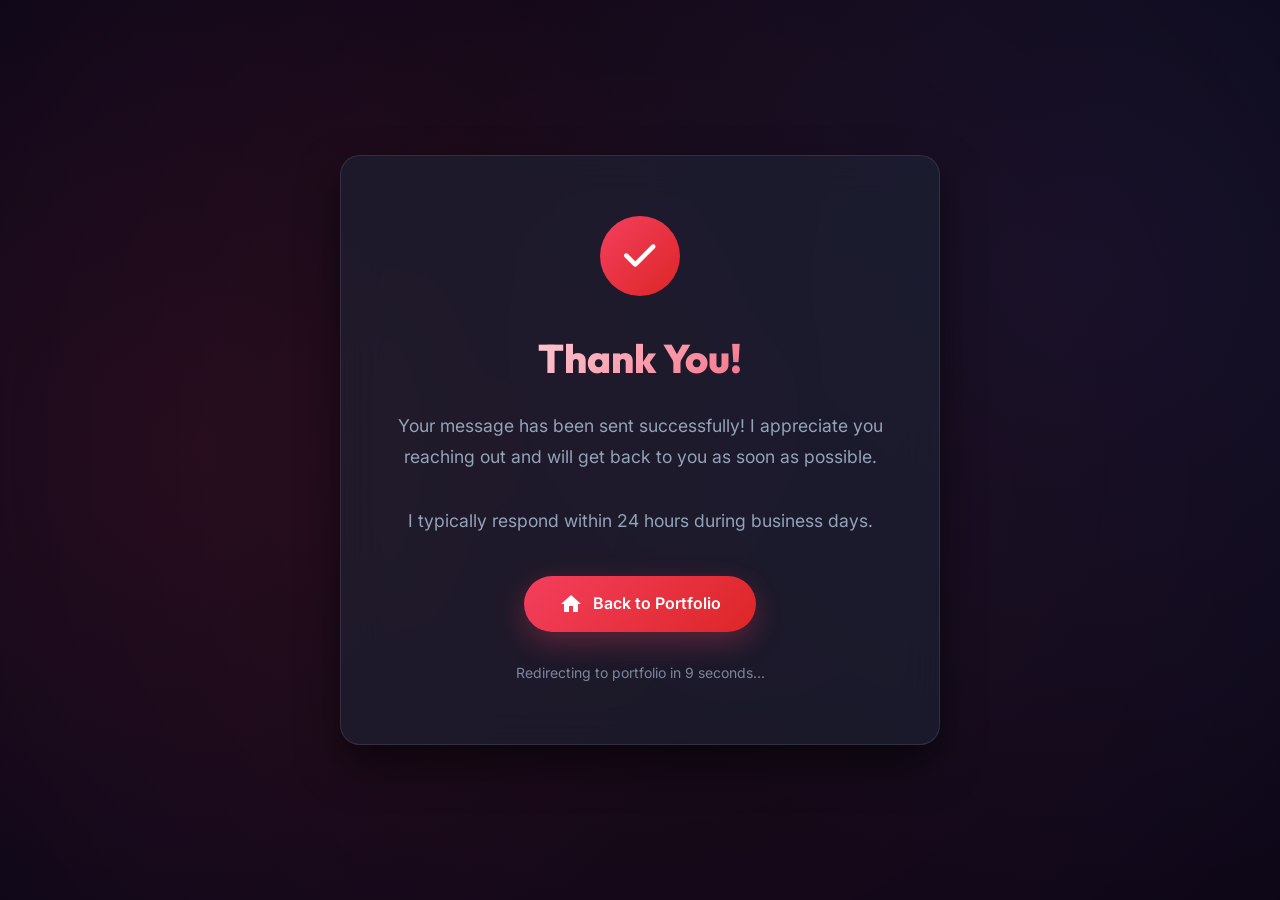
==== thankyou.html @ 7e63de27 "myportfolio" ====
<!DOCTYPE html>
<html lang="en">
<head>
    <meta charset="UTF-8">
    <meta name="viewport" content="width=device-width, initial-scale=1.0">
    <title>Thank You - Walid Portfolio</title>
    <link href="https://fonts.googleapis.com/css2?family=Outfit:wght@300;400;500;600;700;800;900&family=Inter:wght@400;500;600&display=swap" rel="stylesheet">
    <link href="https://fonts.googleapis.com/icon?family=Material+Icons" rel="stylesheet">
    <link rel="stylesheet" href="https://cdnjs.cloudflare.com/ajax/libs/font-awesome/6.4.0/css/all.min.css">
    <link rel="stylesheet" href="style.css">
    <style>
        body {
            display: flex;
            align-items: center;
            justify-content: center;
            min-height: 100vh;
            padding: 20px;
        }

        * {
            margin: 0;
            padding: 0;
            box-sizing: border-box;
        }

        html {
            scroll-behavior: smooth;
        }

        body {
            font-family: 'Inter', sans-serif;
            background: var(--bg);
            color: var(--text);
            overflow-x: hidden;
            line-height: 1.6;
            position: relative;
            min-height: 100vh;
            display: flex;
            align-items: center;
            justify-content: center;
        }

        .bg-animation {
            position: fixed;
            width: 100%;
            height: 100%;
            top: 0;
            left: 0;
            z-index: -1;
            opacity: 0.1;
        }

        .bg-animation::before {
            content: '';
            position: absolute;
            top: -50%;
            left: -50%;
            width: 200%;
            height: 200%;
            background: radial-gradient(circle, var(--red) 0%, transparent 70%);
            animation: rotate 30s linear infinite;
        }

        .bg-animation::after {
            content: '';
            position: absolute;
            bottom: -50%;
            right: -50%;
            width: 200%;
            height: 200%;
            background: radial-gradient(circle, var(--red-dark) 0%, transparent 70%);
            animation: rotate 30s linear infinite reverse;
        }

        @keyframes rotate {
            0% { transform: rotate(0deg); }
            100% { transform: rotate(360deg); }
        }

        /* Floating Particles */
        .particles {
            position: fixed;
            top: 0;
            left: 0;
            width: 100%;
            height: 100%;
            pointer-events: none;
            z-index: -1;
        }

        .particle {
            position: absolute;
            background: var(--red);
            border-radius: 50%;
            opacity: 0.3;
            animation: float 20s infinite;
        }

        .thank-you-container {
            max-width: 600px;
            text-align: center;
            padding: 60px 40px;
            background: var(--bg-card);
            border: 1px solid var(--border);
            border-radius: 20px;
            backdrop-filter: blur(20px);
            -webkit-backdrop-filter: blur(20px);
            box-shadow: 0 20px 40px rgba(0, 0, 0, 0.5);
            animation: fadeInUp 1s ease;
            position: relative;
            overflow: hidden;
            width: 100%;
        }

        .thank-you-container::before {
            content: '';
            position: absolute;
            top: 0;
            left: -100%;
            width: 100%;
            height: 100%;
            background: linear-gradient(90deg, transparent, rgba(244, 63, 94, 0.1), transparent);
            animation: shine 3s ease-in-out infinite;
        }

        @keyframes shine {
            0% {
                left: -100%;
            }
            50% {
                left: 100%;
            }
            100% {
                left: 100%;
            }
        }

        @keyframes fadeInUp {
            from {
                opacity: 0;
                transform: translateY(50px);
            }
            to {
                opacity: 1;
                transform: translateY(0);
            }
        }

        .success-icon {
            width: 80px;
            height: 80px;
            background: linear-gradient(135deg, var(--red), var(--red-dark));
            border-radius: 50%;
            display: flex;
            align-items: center;
            justify-content: center;
            margin: 0 auto 30px;
            animation: pulse 2s infinite;
        }

        @keyframes pulse {
            0% {
                box-shadow: 0 0 0 0 rgba(244, 63, 94, 0.4);
            }
            70% {
                box-shadow: 0 0 0 20px rgba(244, 63, 94, 0);
            }
            100% {
                box-shadow: 0 0 0 0 rgba(244, 63, 94, 0);
            }
        }

        .success-icon i {
            font-size: 36px;
            color: white;
        }

        .thank-you-title {
            font-size: 2.5rem;
            font-weight: 800;
            margin-bottom: 20px;
            background: linear-gradient(135deg, var(--text) 0%, var(--red) 100%);
            background-clip: text;
            -webkit-background-clip: text;
            -webkit-text-fill-color: transparent;
            animation: titleGlow 3s ease-in-out infinite;
            font-family: 'Outfit', sans-serif;
        }

        @keyframes titleGlow {
            0%, 100% {
                filter: drop-shadow(0 0 10px rgba(244, 63, 94, 0.3));
            }
            50% {
                filter: drop-shadow(0 0 20px rgba(244, 63, 94, 0.5));
            }
        }

        .thank-you-message {
            font-size: 1.1rem;
            color: var(--text-muted);
            margin-bottom: 40px;
            line-height: 1.8;
        }

        .ty-btn {
            padding: 15px 35px;
            border: none;
            border-radius: 50px;
            font-weight: 600;
            font-size: 16px;
            cursor: pointer;
            transition: all 0.3s ease;
            text-decoration: none;
            display: inline-flex;
            align-items: center;
            justify-content: center;
            gap: 10px;
            position: relative;
            overflow: hidden;
            background: linear-gradient(135deg, var(--red), var(--red-dark));
            color: white;
            box-shadow: 0 10px 30px rgba(244, 63, 94, 0.3);
            margin: 0 auto;
        }

        .ty-btn::before {
            content: '';
            position: absolute;
            top: 50%;
            left: 50%;
            width: 0;
            height: 0;
            border-radius: 50%;
            background: rgba(255, 255, 255, 0.1);
            transform: translate(-50%, -50%);
            transition: width 0.6s, height 0.6s;
        }

        .ty-btn:hover::before {
            width: 300px;
            height: 300px;
        }

        .ty-btn:hover {
            transform: translateY(-3px);
            box-shadow: 0 15px 40px rgba(244, 63, 94, 0.4);
        }

        .countdown {
            margin-top: 30px;
            font-size: 14px;
            color: var(--text-muted);
            opacity: 0.8;
        }

        @media (max-width: 768px) {
            .thank-you-container {
                margin: 20px;
                padding: 40px 30px;
            }

            .thank-you-title {
                font-size: 2rem;
            }

            .success-icon {
                width: 60px;
                height: 60px;
            }

            .success-icon i {
                font-size: 28px;
            }
        }
    </style>
</head>
<body>
    <!-- Animated Background -->
    <div class="bg-animation"></div>
    
    <!-- Floating Particles -->
    <div class="particles">
        <div class="particle"></div>
        <div class="particle"></div>
        <div class="particle"></div>
        <div class="particle"></div>
        <div class="particle"></div>
    </div>

    <div class="thank-you-container">
        <div class="success-icon">
            <i class="fas fa-check"></i>
        </div>
        
        <h1 class="thank-you-title">Thank You!</h1>
        
        <p class="thank-you-message">
            Your message has been sent successfully! I appreciate you reaching out and will get back to you as soon as possible. 
            <br><br>
            I typically respond within 24 hours during business days.
        </p>
        
        <a href="index.html" class="ty-btn">
            <span class="material-icons">home</span>
            Back to Portfolio
        </a>
        
        <div class="countdown">
            <p>Redirecting to portfolio in <span id="countdown">10</span> seconds...</p>
        </div>
    </div>

    <script>
        // Auto redirect countdown
        let timeLeft = 10;
        const countdownElement = document.getElementById('countdown');
        
        const countdown = setInterval(() => {
            timeLeft--;
            countdownElement.textContent = timeLeft;
            
            if (timeLeft <= 0) {
                clearInterval(countdown);
                window.location.href = 'index.html';
            }
        }, 1000);
    </script>
</body>
</html>
---- style.css ----
*, *::before, *::after { box-sizing: border-box; margin: 0; padding: 0; }

:root {
    --red:        #f43f5e; 
    --red-dark:   #dc2626; 
    --bg:         #020617; 
    --bg-card:    rgba(30, 41, 59, 0.5); 
    --bg-dark:    #0f172a; 
    --border:     rgba(255, 255, 255, 0.1);
    --text:       #ffffff;
    --text-muted: #94a3b8; 
    --text-light: #cbd5e1; 
}

html { scroll-behavior: smooth; }

body {
    font-family: 'Outfit', 'Inter', sans-serif;
    background-color: var(--bg);
    
    background-image: 
        linear-gradient(rgba(255, 255, 255, 0.03) 1px, transparent 1px),
        linear-gradient(90deg, rgba(255, 255, 255, 0.03) 1px, transparent 1px);
    background-size: 30px 30px;
    background-position: center;
    color: var(--text);
    line-height: 1.6;
    overflow-x: hidden;
    position: relative;
}


body::before {
    content: '';
    position: absolute;
    top: 0; left: 0; right: 0; height: 100vh;
    background: radial-gradient(circle at 15% 50%, rgba(244, 63, 94, 0.08), transparent 50%),
                radial-gradient(circle at 85% 30%, rgba(59, 130, 246, 0.08), transparent 50%);
    pointer-events: none;
    z-index: -1;
}

body.loading-active {
    overflow: hidden;
}

a { text-decoration: none; color: inherit; }
ul { list-style: none; }
img { max-width: 100%; display: block; }
strong { color: var(--text); }


.red          { color: var(--red); }
.red-icon     { color: var(--red); font-size: 1.4rem; flex-shrink: 0; }


#header {
    position: fixed;
    top: 0; left: 0; right: 0;
    z-index: 1000;
    background: rgba(2, 6, 23, 0.6);
    backdrop-filter: blur(12px);
    -webkit-backdrop-filter: blur(12px);
    border-bottom: 1px solid rgba(255, 255, 255, 0.05);
    transition: all 0.3s ease;
}

.nav-container {
    max-width: 1200px;
    margin: 0 auto;
    padding: 0 24px;
    height: 64px;
    display: flex;
    align-items: center;
    justify-content: space-between;
}

.nav-logo {
    font-size: 1.15rem;
    font-weight: 800;
    color: var(--red);
    letter-spacing: -0.3px;
    transition: opacity 0.2s;
}
.nav-logo:hover { opacity: 0.8; }

.nav-links {
    display: flex;
    gap: 36px;
}

.nav-link {
    font-size: 0.9rem;
    font-weight: 500;
    color: var(--text-muted);
    transition: color 0.2s;
    position: relative;
}

.nav-link::after {
    content: '';
    position: absolute;
    bottom: -4px; left: 0;
    width: 0; height: 2px;
    background: var(--red);
    border-radius: 2px;
    transition: width 0.25s;
}

.nav-link:hover, .nav-link.active {
    color: var(--text);
}

.nav-link:hover::after, .nav-link.active::after {
    width: 100%;
}


.hamburger {
    display: none;
    flex-direction: column;
    gap: 5px;
    background: none;
    border: none;
    cursor: pointer;
    padding: 4px;
}
.hamburger span {
    width: 24px;
    height: 2px;
    background: var(--text);
    border-radius: 2px;
    transition: 0.4s;
    display: block;
}
.hamburger.open span:nth-child(1) { transform: rotate(45deg) translate(5px, 5px); }
.hamburger.open span:nth-child(2) { opacity: 0; }
.hamburger.open span:nth-child(3) { transform: rotate(-45deg) translate(4px,-4px); }


.hero {
    min-height: 100vh;
    padding-top: 64px;
    max-width: 1200px;
    margin: 0 auto;
    padding-left: 24px;
    padding-right: 24px;
    display: flex;
    align-items: center;
    gap: 60px;
}

.hero-left {
    flex: 1;
    max-width: 580px;
}

.hero-label {
    font-size: 0.8rem;
    font-weight: 700;
    letter-spacing: 3px;
    text-transform: uppercase;
    color: var(--red);
    margin-bottom: 16px;
}

.hero-title {
    font-size: clamp(2.8rem, 5.5vw, 4.5rem);
    font-weight: 900;
    line-height: 1.1;
    letter-spacing: -1.5px;
    margin-bottom: 24px;
    color: var(--text);
}


.word-rotator {
    display: inline-flex;
    flex-wrap: nowrap;
    overflow: hidden;
    vertical-align: bottom;
    height: 1.1em;
    color: var(--text-light);
}

.word-rotator-inner {
    display: flex;
    flex-direction: column;
    animation: wordSpin 8s cubic-bezier(0.68, -0.55, 0.27, 1.55) infinite;
}

.word-rotator-inner span {
    height: 1.1em;
    line-height: 1.1em;
    display: flex;
    align-items: center;
}

@keyframes wordSpin {
    0%, 20% { transform: translateY(0); }
    28%, 53% { transform: translateY(-25%); }
    61%, 86% { transform: translateY(-50%); }
    94%, 100% { transform: translateY(-75%); }
}

.hero-desc {
    font-size: 1.05rem;
    color: var(--text-light);
    line-height: 1.8;
    margin-bottom: 28px;
    max-width: 500px;
}


.blink-cursor {
    display: inline-block;
    width: 2px;
    background: var(--red);
    animation: blink 0.9s step-end infinite;
    vertical-align: text-bottom;
    height: 1.1em;
    margin-left: 1px;
}
@keyframes blink { 0%,100% { opacity:1; } 50% { opacity:0; } }


.skill-pills {
    display: flex;
    flex-wrap: wrap;
    gap: 10px;
    margin-bottom: 32px;
}

.pill {
    padding: 6px 16px;
    background: rgba(255,255,255,0.06);
    border: 1px solid var(--border);
    border-radius: 50px;
    font-size: 0.85rem;
    font-weight: 500;
    color: var(--text-light);
    transition: all 0.25s;
}
.pill:hover { border-color: var(--red); color: var(--red); }


.hero-cta {
    display: flex;
    gap: 16px;
    flex-wrap: wrap;
    margin-bottom: 36px;
}

.btn-red {
    display: inline-flex;
    align-items: center;
    gap: 8px;
    padding: 13px 28px;
    background: linear-gradient(135deg, var(--red), var(--red-dark));
    color: #fff;
    font-weight: 700;
    font-size: 0.95rem;
    border-radius: 8px;
    border: none;
    cursor: pointer;
    transition: all 0.3s;
    text-decoration: none;
    box-shadow: 0 4px 15px rgba(244, 63, 94, 0.4);
}
.btn-red:hover { 
    transform: translateY(-3px) scale(1.05); 
    box-shadow: 0 10px 30px rgba(244, 63, 94, 0.6), 0 0 15px rgba(244, 63, 94, 0.4); 
    filter: brightness(1.2);
}
.btn-red.btn-full { width: 100%; justify-content: center; font-size: 1rem; padding: 15px; }

.btn-ghost {
    display: inline-flex;
    align-items: center;
    gap: 8px;
    padding: 13px 28px;
    background: rgba(255, 255, 255, 0.03);
    color: var(--text);
    font-weight: 600;
    font-size: 0.95rem;
    border-radius: 8px;
    border: 1px solid var(--border);
    backdrop-filter: blur(8px);
    cursor: pointer;
    transition: all 0.3s;
    text-decoration: none;
}
.btn-ghost:hover { 
    background: rgba(255, 255, 255, 0.08); 
    border-color: rgba(255, 255, 255, 0.2); 
    transform: translateY(-2px); 
}


.hero-socials {
    display: flex;
    gap: 14px;
}
.hero-socials a {
    width: 44px; height: 44px;
    display: flex; align-items: center; justify-content: center;
    border-radius: 8px;
    border: 1px solid var(--border);
    background: rgba(255, 255, 255, 0.02);
    backdrop-filter: blur(4px);
    font-size: 1.2rem;
    color: var(--text-muted);
    transition: all 0.3s;
}
.hero-socials a:hover { 
    border-color: var(--red); 
    color: var(--red); 
    transform: translateY(-3px); 
    background: rgba(244, 63, 94, 0.1);
    box-shadow: 0 4px 15px rgba(244, 63, 94, 0.2);
}


.hero-right {
    flex: 1;
    display: flex;
    justify-content: center;
    align-items: center;
    position: relative;
    width: 100%;
}

.spline-container {
    width: 100%;
    height: 500px; 
    position: relative;
    z-index: 2;
    border-radius: 20px;
    overflow: hidden;
}

.spline-container iframe {
    position: absolute;
    top: 0;
    left: 0;
    width: 100%;
    height: calc(100% + 120px); 
    mix-blend-mode: screen; 
}

.hero-glow {
    position: absolute;
    width: 500px; height: 500px;
    background: radial-gradient(circle, rgba(244, 63, 94, 0.2) 0%, transparent 60%);
    border-radius: 50%;
    top: 50%; left: 50%;
    transform: translate(-50%, -50%);
    z-index: 1;
    pointer-events: none;
    filter: blur(40px);
}


.section {
    padding: 100px 24px;
}

.section-dark {
    background: var(--bg-dark);
}

.section-inner {
    max-width: 1200px;
    margin: 0 auto;
}

.section-eyebrow {
    font-size: 0.78rem;
    font-weight: 700;
    letter-spacing: 3px;
    text-transform: uppercase;
    color: var(--red);
    margin-bottom: 10px;
}

.section-title {
    font-size: clamp(2rem, 4vw, 3rem);
    font-weight: 900;
    letter-spacing: -1px;
    margin-bottom: 60px;
    line-height: 1.15;
}


.about-grid {
    display: grid;
    grid-template-columns: 1fr 1fr;
    gap: 60px;
    align-items: start;
}

.about-visual {
    display: flex;
    flex-direction: column;
    gap: 24px;
}

.dev-illustration-wrap {
    position: relative;
    display: flex;
    justify-content: center;
    align-items: center;
    padding: 20px;
}

.dev-illustration {
    width: 100%;
    max-width: 420px;
    border-radius: 20px;
    animation: devFloat 4s ease-in-out infinite;
    filter: drop-shadow(0 10px 40px rgba(244, 63, 94, 0.25));
    position: relative;
    z-index: 2;
}

@keyframes devFloat {
    0%, 100% { transform: translateY(0px); }
    50%       { transform: translateY(-12px); }
}

.dev-glow-ring {
    position: absolute;
    width: 320px; height: 320px;
    border-radius: 50%;
    background: radial-gradient(circle, rgba(244, 63, 94, 0.15) 0%, transparent 65%);
    animation: ringPulse 4s ease-in-out infinite;
    z-index: 1;
    pointer-events: none;
}

@keyframes ringPulse {
    0%, 100% { transform: scale(1); opacity: 0.6; }
    50%       { transform: scale(1.1); opacity: 1; }
}

.floating-badge {
    position: absolute;
    background: rgba(15, 15, 25, 0.85);
    border: 1px solid rgba(244, 63, 94, 0.35);
    backdrop-filter: blur(12px);
    border-radius: 40px;
    padding: 8px 16px;
    font-size: 0.78rem;
    font-weight: 700;
    color: var(--text);
    display: flex;
    align-items: center;
    gap: 6px;
    white-space: nowrap;
    z-index: 5;
    box-shadow: 0 4px 20px rgba(244, 63, 94, 0.2);
}

.floating-badge i { color: var(--red); }

.badge-1 {
    top: 10%; left: -10%;
    animation: badgeFloat1 5s ease-in-out infinite;
}
.badge-2 {
    top: 50%; right: -12%;
    animation: badgeFloat2 6s ease-in-out infinite;
}
.badge-3 {
    bottom: 5%; left: 5%;
    animation: badgeFloat3 4.5s ease-in-out infinite;
}

@keyframes badgeFloat1 {
    0%, 100% { transform: translateY(0) rotate(-3deg); }
    50%       { transform: translateY(-8px) rotate(0deg); }
}
@keyframes badgeFloat2 {
    0%, 100% { transform: translateY(0) rotate(2deg); }
    50%       { transform: translateY(-10px) rotate(-1deg); }
}
@keyframes badgeFloat3 {
    0%, 100% { transform: translateY(0) rotate(1deg); }
    50%       { transform: translateY(-6px) rotate(-2deg); }
}

.info-cards-row {
    display: flex;
    flex-direction: column;
    gap: 12px;
}



.about-text p {
    color: var(--text-light);
    line-height: 1.9;
    margin-bottom: 20px;
    font-size: 1.02rem;
}

.about-stats {
    display: flex;
    gap: 30px;
    margin-top: 36px;
    flex-wrap: wrap;
}

.stat-box {
    text-align: center;
}

.stat-num {
    font-size: 2.4rem;
    font-weight: 900;
    color: var(--red);
    letter-spacing: -1px;
    line-height: 1;
}

.stat-lbl {
    font-size: 0.82rem;
    color: var(--text-muted);
    margin-top: 4px;
    font-weight: 500;
}

.about-cards {
    display: flex;
    flex-direction: column;
    gap: 16px;
}

.info-card {
    display: flex;
    align-items: flex-start;
    gap: 20px;
    padding: 24px;
    background: var(--bg-card);
    backdrop-filter: blur(12px);
    -webkit-backdrop-filter: blur(12px);
    border: 1px solid var(--border);
    border-radius: 12px;
    transition: all 0.3s;
    box-shadow: 0 4px 6px rgba(0, 0, 0, 0.1);
}

.info-card:hover {
    border-color: rgba(244, 63, 94, 0.4);
    transform: translateX(6px);
    box-shadow: 0 10px 20px rgba(0, 0, 0, 0.2), inset 0 0 0 1px rgba(244, 63, 94, 0.1);
}

.info-card h4 {
    font-size: 1.05rem;
    font-weight: 700;
    margin-bottom: 6px;
    color: var(--text);
}

.info-card p {
    font-size: 0.9rem;
    color: var(--text-muted);
    line-height: 1.6;
}


.tech-logo-grid {
    display: flex;
    flex-direction: column;
    gap: 40px;
}

.skill-group-label {
    font-size: 0.75rem;
    font-weight: 700;
    letter-spacing: 3px;
    text-transform: uppercase;
    color: var(--text-muted);
    margin-bottom: -20px;
    display: flex;
    align-items: center;
    gap: 12px;
}
.skill-group-label::after {
    content: '';
    flex: 1;
    height: 1px;
    background: linear-gradient(90deg, var(--border), transparent);
}

.tech-logo-row {
    display: flex;
    flex-wrap: wrap;
    gap: 16px;
}

.tech-logo-card {
    display: flex;
    flex-direction: column;
    align-items: center;
    justify-content: center;
    gap: 12px;
    width: 100px;
    height: 100px;
    background: var(--bg-card);
    backdrop-filter: blur(12px);
    -webkit-backdrop-filter: blur(12px);
    border: 1px solid var(--border);
    border-radius: 16px;
    cursor: default;
    transition: all 0.3s cubic-bezier(0.4, 0, 0.2, 1);
    position: relative;
    overflow: hidden;
}

.tech-logo-card::before {
    content: '';
    position: absolute;
    inset: 0;
    background: radial-gradient(circle at center, color-mix(in srgb, var(--icon-color) 20%, transparent), transparent 70%);
    opacity: 0;
    transition: opacity 0.3s;
}

.tech-logo-card:hover::before {
    opacity: 1;
}

.tech-logo-card:hover {
    transform: translateY(-8px) scale(1.05);
    border-color: color-mix(in srgb, var(--icon-color) 60%, transparent);
    box-shadow: 0 15px 30px rgba(0,0,0,0.4), 0 0 20px color-mix(in srgb, var(--icon-color) 20%, transparent);
    background: rgba(30, 41, 59, 0.7);
}

.tech-logo-card i {
    font-size: 2.2rem;
    color: var(--text-muted); 
    transition: all 0.3s;
    position: relative;
    z-index: 1;
    filter: drop-shadow(0 2px 4px rgba(0,0,0,0.5));
}

.tech-logo-card:hover i {
    color: var(--icon-color, #fff); 
    transform: scale(1.15);
    filter: drop-shadow(0 0 8px color-mix(in srgb, var(--icon-color) 50%, transparent));
}

.tech-logo-card span {
    font-size: 0.75rem;
    font-weight: 600;
    color: var(--text-muted);
    text-align: center;
    position: relative;
    z-index: 1;
    transition: color 0.3s;
    line-height: 1;
}

.tech-logo-card:hover span {
    color: #fff;
}

@media (max-width: 768px) {
    .tech-logo-card { width: 85px; height: 85px; }
    .tech-logo-card i { font-size: 1.8rem; }
}


.skills-grid {

    display: grid;
    grid-template-columns: repeat(2, 1fr);
    gap: 24px;
}

.skill-category {
    background: var(--bg-card);
    border: 1px solid var(--border);
    border-radius: 14px;
    padding: 28px;
    transition: border-color 0.25s;
}

.skill-category:hover {
    border-color: rgba(239,68,68,0.3);
}

.skill-cat-header {
    display: flex;
    align-items: center;
    gap: 14px;
    margin-bottom: 20px;
}

.skill-cat-header h3 {
    font-size: 1.05rem;
    font-weight: 700;
}

.skill-tags {
    display: flex;
    flex-wrap: wrap;
    gap: 10px;
}

.skill-tag {
    padding: 6px 14px;
    background: rgba(255,255,255,0.04);
    border: 1px solid var(--border);
    border-radius: 6px;
    font-size: 0.82rem;
    font-weight: 500;
    display: flex;
    align-items: center;
    gap: 7px;
    color: var(--text-light);
    transition: all 0.2s;
}

.skill-tag:hover {
    border-color: var(--red);
    color: var(--text);
    background: rgba(239,68,68,0.08);
}

.skill-tag i { color: var(--red); font-size: 0.9em; }


.filter-tabs {
    display: flex;
    gap: 12px;
    margin-bottom: 40px;
    flex-wrap: wrap;
}

.filter-btn {
    padding: 10px 24px;
    background: rgba(30, 41, 59, 0.4);
    backdrop-filter: blur(8px);
    border: 1px solid rgba(255, 255, 255, 0.05);
    border-radius: 8px;
    color: var(--text-muted);
    font-size: 0.9rem;
    font-weight: 600;
    cursor: pointer;
    transition: all 0.3s ease;
    font-family: 'Outfit', 'Inter', sans-serif;
}

.filter-btn:hover,
.filter-btn.active {
    background: linear-gradient(135deg, var(--red), var(--red-dark));
    border-color: transparent;
    color: #fff;
    box-shadow: 0 4px 15px rgba(244, 63, 94, 0.3);
}

.projects-grid {
    display: grid;
    grid-template-columns: repeat(3, 1fr);
    gap: 28px;
}

.project-card {
    background: var(--bg-card);
    backdrop-filter: blur(16px);
    -webkit-backdrop-filter: blur(16px);
    border: 1px solid var(--border);
    border-radius: 16px;
    overflow: hidden;
    transition: all 0.4s cubic-bezier(0.175, 0.885, 0.32, 1.275);
    display: flex;
    flex-direction: column;
    box-shadow: 0 10px 30px rgba(0, 0, 0, 0.2);
    cursor: pointer;
}

.project-card::before {
    content: '';
    position: absolute;
    top: 0; left: -150%;
    width: 60%; height: 100%;
    background: linear-gradient(90deg, transparent, rgba(244, 63, 94, 0.15), transparent);
    transform: skewX(-20deg);
    transition: all 0.7s ease-in-out;
    pointer-events: none;
    z-index: 10;
}

.project-card:hover::before {
    left: 150%;
}

.project-card:hover {
    transform: translateY(-10px);
    border-color: rgba(244, 63, 94, 0.4);
    box-shadow: 0 25px 50px rgba(0, 0, 0, 0.5), 0 0 20px rgba(244, 63, 94, 0.15);
}

.project-card.hidden { display: none; }

.project-img {
    position: relative;
    overflow: hidden;
    aspect-ratio: 16/9;
}

.project-img img {
    width: 100%; height: 100%;
    object-fit: cover;
    transition: transform 0.6s cubic-bezier(0.165, 0.84, 0.44, 1);
}

.project-card:hover .project-img img { transform: scale(1.08); }

.project-overlay {
    position: absolute;
    inset: 0;
    background: rgba(2, 6, 23, 0.8);
    backdrop-filter: blur(4px);
    display: flex;
    align-items: center;
    justify-content: center;
    gap: 16px;
    opacity: 0;
    transition: all 0.4s;
}

.project-card:hover .project-overlay { opacity: 1; }

.project-hover-hint {
    position: absolute;
    top: 10px;
    right: 10px;
    background: rgba(0, 0, 0, 0.7);
    color: #fff;
    padding: 6px 10px;
    border-radius: 4px;
    font-size: 0.75rem;
    font-weight: 600;
    display: flex;
    align-items: center;
    gap: 6px;
    opacity: 0;
    transform: translateY(-10px);
    transition: opacity 0.3s ease, transform 0.3s ease;
    z-index: 10;
}

.project-card:hover .project-hover-hint {
    opacity: 1;
    transform: translateY(0);
}

.project-hover-hint i {
    font-size: 0.8rem;
}

.project-body {
    padding: 26px;
    display: flex;
    flex-direction: column;
    flex: 1;
}

.project-tech-row {
    display: flex;
    gap: 8px;
    flex-wrap: wrap;
    margin-bottom: 16px;
}

.tech-badge {
    padding: 4px 12px;
    background: rgba(244, 63, 94, 0.1);
    color: var(--red);
    border: 1px solid rgba(244, 63, 94, 0.2);
    border-radius: 6px;
    font-size: 0.72rem;
    font-weight: 700;
    letter-spacing: 0.5px;
    text-transform: uppercase;
}

.project-title {
    font-size: 1.25rem;
    font-weight: 800;
    margin-bottom: 10px;
    color: var(--text);
}

.project-desc {
    font-size: 0.92rem;
    color: var(--text-muted);
    line-height: 1.7;
    flex: 1;
    margin-bottom: 20px;
}

.project-link {
    font-size: 0.9rem;
    font-weight: 700;
    color: var(--red);
    display: inline-flex;
    align-items: center;
    gap: 6px;
    transition: gap 0.3s, color 0.3s;
}
.project-link:hover { gap: 12px; filter: brightness(1.2); }


.contact-grid {
    display: grid;
    grid-template-columns: 1fr 1fr;
    gap: 60px;
    align-items: start;
}

.contact-intro {
    font-size: 1.05rem;
    color: var(--text-light);
    line-height: 1.9;
    margin-bottom: 40px;
    max-width: 420px;
}

.contact-item {
    display: flex;
    align-items: center;
    gap: 20px;
    margin-bottom: 28px;
}

.contact-icon-box {
    width: 48px; height: 48px;
    border-radius: 12px;
    background: rgba(30, 41, 59, 0.5);
    border: 1px solid var(--border);
    display: flex;
    align-items: center;
    justify-content: center;
    font-size: 1.2rem;
    color: var(--text-muted);
    flex-shrink: 0;
    transition: all 0.3s;
}
.contact-icon-box:hover { 
    border-color: var(--red); 
    color: var(--red); 
    background: rgba(244, 63, 94, 0.1);
    box-shadow: 0 4px 15px rgba(244, 63, 94, 0.2);
}
.contact-icon-box.red-bg { 
    background: linear-gradient(135deg, rgba(244, 63, 94, 0.15), rgba(220, 38, 38, 0.15)); 
    border-color: rgba(244, 63, 94, 0.3); 
    color: var(--red); 
}

.contact-lbl { font-size: 0.75rem; color: var(--text-muted); font-weight: 700; text-transform: uppercase; letter-spacing: 1px; }
.contact-val { font-size: 1rem; font-weight: 600; color: var(--text-light); transition: color 0.2s; }
.contact-val:hover { color: #fff; }
.contact-val.red { color: var(--red); }


.contact-form {
    background: var(--bg-card);
    backdrop-filter: blur(16px);
    -webkit-backdrop-filter: blur(16px);
    border: 1px solid var(--border);
    border-radius: 16px;
    padding: 40px;
    display: flex;
    flex-direction: column;
    gap: 24px;
    box-shadow: 0 10px 30px rgba(0, 0, 0, 0.15);
}

.form-row {
    display: grid;
    grid-template-columns: 1fr 1fr;
    gap: 20px;
}

.form-group {
    display: flex;
    flex-direction: column;
    gap: 10px;
}

.form-group label {
    font-size: 0.8rem;
    font-weight: 700;
    color: var(--text-muted);
    text-transform: uppercase;
    letter-spacing: 0.5px;
}

.form-group input,
.form-group textarea {
    padding: 14px 18px;
    background: rgba(15, 23, 42, 0.6);
    border: 1px solid rgba(255, 255, 255, 0.08);
    border-radius: 10px;
    color: var(--text);
    font-size: 1rem;
    font-family: 'Outfit', 'Inter', sans-serif;
    outline: none;
    transition: all 0.3s;
}

.form-group input::placeholder,
.form-group textarea::placeholder { color: rgba(148, 163, 184, 0.5); }

.form-group input:focus,
.form-group textarea:focus {
    border-color: var(--red);
    background: rgba(15, 23, 42, 0.8);
    box-shadow: 0 0 0 4px rgba(244, 63, 94, 0.15);
}

.form-group textarea {
    height: 140px;
    resize: vertical;
}


footer {
    border-top: 1px solid var(--border);
    padding: 32px 24px;
}

.footer-inner {
    max-width: 1200px;
    margin: 0 auto;
    display: flex;
    align-items: center;
    justify-content: space-between;
    flex-wrap: wrap;
    gap: 20px;
}

.footer-socials {
    display: flex;
    gap: 12px;
}

.footer-socials a {
    width: 38px; height: 38px;
    border: 1px solid var(--border);
    border-radius: 8px;
    display: flex;
    align-items: center;
    justify-content: center;
    color: var(--text-muted);
    font-size: 1rem;
    transition: all 0.2s;
}
.footer-socials a:hover { border-color: var(--red); color: var(--red); }

.footer-copy {
    font-size: 0.85rem;
    color: var(--text-muted);
}


@media (max-width: 1024px) {
    .projects-grid { grid-template-columns: repeat(2, 1fr); }
    .skills-grid { grid-template-columns: 1fr; }
}


.spline-wrapper {
    width: 100%;
    max-width: 520px;
    height: 460px;
    position: relative;
    z-index: 2;
    border-radius: 20px;
    overflow: hidden;
    border: 1px solid rgba(239,68,68,0.15);
    box-shadow: 0 30px 80px rgba(0,0,0,0.6);
}

.spline-wrapper spline-viewer {
    width: 100%;
    height: 100%;
}


.skills-tabs {
    display: flex;
    gap: 10px;
    margin-bottom: 40px;
    flex-wrap: wrap;
}

.skill-tab-btn {
    padding: 9px 24px;
    background: transparent;
    border: 1px solid var(--border);
    border-radius: 8px;
    color: var(--text-muted);
    font-size: 0.9rem;
    font-weight: 600;
    cursor: pointer;
    transition: all 0.2s;
    font-family: 'Inter', sans-serif;
}

.skill-tab-btn:hover,
.skill-tab-btn.active {
    background: var(--red);
    border-color: var(--red);
    color: #fff;
}


.skill-panel {
    display: none;
}
.skill-panel.active {
    display: block;
}


.skill-bar-list {
    display: grid;
    grid-template-columns: 1fr 1fr;
    gap: 20px 40px;
}

.skill-bar-item {
    display: flex;
    flex-direction: column;
    gap: 8px;
}

.skill-bar-info {
    display: flex;
    justify-content: space-between;
    align-items: center;
    font-size: 0.9rem;
    font-weight: 600;
    color: var(--text-light);
}

.skill-bar-info i {
    color: var(--red);
    margin-right: 6px;
}

.skill-pct {
    color: var(--red);
    font-weight: 700;
    font-size: 0.85rem;
}

.skill-bar-track {
    width: 100%;
    height: 6px;
    background: rgba(255,255,255,0.07);
    border-radius: 99px;
    overflow: hidden;
}

.skill-bar-fill {
    height: 100%;
    width: 0;
    background: linear-gradient(90deg, var(--red-dark), var(--red));
    border-radius: 99px;
    transition: width 1.2s cubic-bezier(0.165, 0.84, 0.44, 1);
}

.skill-bar-fill.animated {
    width: var(--pct);
}







.loading-overlay {
    position: fixed;
    inset: 0;
    z-index: 9999;
    background: #110e11;
    color: #fff;
    font-family: 'Outfit', sans-serif;
    display: flex;
    justify-content: center;
    align-items: center;
    transition: opacity 0.8s cubic-bezier(0.8, 0, 0.2, 1), transform 0.8s cubic-bezier(0.8, 0, 0.2, 1), visibility 0.8s ease;
    overflow: hidden;
}

.loading-overlay.hidden {
    opacity: 0;
    visibility: hidden;
    transform: translateY(-100%);
}

.loading-content {
    background: linear-gradient(135deg, rgba(30,15,20,0.9), rgba(15,8,12,0.95));
    border: 1px solid rgba(244, 63, 94, 0.1);
    border-radius: 20px;
    width: 90%;
    max-width: 1100px;
    padding: 40px;
    position: relative;
    z-index: 2;
    box-shadow: 0 20px 60px rgba(0,0,0,0.8);
}

.loading-header {
    display: flex;
    gap: 15px;
    margin-bottom: 50px;
}

.l-badge {
    padding: 6px 14px;
    background: rgba(255,255,255,0.05);
    border: 1px solid rgba(255,255,255,0.1);
    border-radius: 50px;
    font-size: 0.7rem;
    font-weight: 700;
    letter-spacing: 1px;
    display: flex;
    align-items: center;
    gap: 8px;
    color: #ccc;
    text-transform: uppercase;
}

.dot-red {
    width: 8px; height: 8px;
    background: var(--red);
    border-radius: 50%;
    display: inline-block;
    box-shadow: 0 0 10px var(--red);
}

.loading-main {
    display: flex;
    justify-content: space-between;
    align-items: stretch;
    gap: 40px;
}

.loading-left {
    flex: 1;
    display: flex;
    flex-direction: column;
}

.loading-title {
    font-size: clamp(2.5rem, 5vw, 4rem);
    line-height: 1.1;
    margin-bottom: 20px;
    font-weight: 700;
}

.loading-desc {
    color: #999;
    max-width: 400px;
    line-height: 1.6;
    margin-bottom: 40px;
}

.loading-status-bar {
    display: flex;
    align-items: center;
    gap: 15px;
    margin-bottom: 30px;
}

.l-lbl {
    font-size: 0.75rem;
    font-weight: 700;
    letter-spacing: 2px;
    color: #888;
}

.l-line {
    flex: 1;
    height: 1px;
    background: linear-gradient(90deg, var(--red), rgba(255,255,255,0.1));
    position: relative;
}

.l-line::after {
    content: '';
    position: absolute;
    left: 0;
    top: -1px;
    height: 3px;
    width: 0%;
    background: var(--red);
    box-shadow: 0 0 10px var(--red);
    animation: loadLine 3s ease forwards;
}

@keyframes loadLine {
    to { width: 100%; }
}

.loading-buttons {
    display: flex;
    gap: 15px;
    margin-top: auto;
}

.l-btn {
    padding: 8px 16px;
    background: rgba(255,255,255,0.03);
    border: 1px solid rgba(255,255,255,0.08);
    border-radius: 8px;
    font-size: 0.75rem;
    font-weight: 700;
    letter-spacing: 1px;
    display: flex;
    align-items: center;
    gap: 8px;
    color: #aaa;
}

.loading-right {
    flex: 1;
    max-width: 400px;
}

.system-monitor {
    background: rgba(0,0,0,0.3);
    border-radius: 15px;
    border: 1px solid rgba(255,255,255,0.05);
    padding: 24px;
    height: 100%;
    display: flex;
    flex-direction: column;
}

.s-top {
    display: flex;
    justify-content: space-between;
    font-size: 0.7rem;
    font-weight: 700;
    letter-spacing: 2px;
    color: #888;
    margin-bottom: 30px;
}

.s-circles {
    position: relative;
    height: 200px;
    display: flex;
    justify-content: center;
    align-items: center;
    margin-bottom: 30px;
}

.circle-outer, .circle-inner {
    position: absolute;
    border-radius: 50%;
    border: 1px solid rgba(244, 63, 94, 0.2);
}

.circle-outer {
    width: 180px; height: 180px;
    animation: spin 20s linear infinite;
}

.circle-inner {
    width: 120px; height: 120px;
    border-color: rgba(244, 63, 94, 0.1);
    animation: spin 15s linear infinite reverse;
}

.center-pulse {
    width: 80px; height: 80px;
    background: rgba(244, 63, 94, 0.1);
    border: 1px solid rgba(244, 63, 94, 0.3);
    border-radius: 50%;
    display: flex;
    justify-content: center;
    align-items: center;
    font-size: 0.6rem;
    font-weight: 700;
    letter-spacing: 1px;
    color: var(--red);
    box-shadow: inset 0 0 20px rgba(244, 63, 94, 0.2);
    animation: pulse 2s infinite;
}

.orbit-icon {
    position: absolute;
    width: 24px; height: 24px;
    background: #111;
    border: 1px solid rgba(255,255,255,0.1);
    border-radius: 50%;
    display: flex;
    justify-content: center;
    align-items: center;
    font-size: 0.6rem;
    color: #fff;
}

.icon-1 { top: 0; left: 50%; transform: translate(-50%, -50%); }
.icon-2 { bottom: 0; left: 50%; transform: translate(-50%, 50%); }
.icon-3 { top: 50%; left: 0; transform: translate(-50%, -50%); }
.icon-4 { top: 50%; right: 0; transform: translate(50%, -50%); }

@keyframes spin { 100% { transform: rotate(360deg); } }
@keyframes pulse { 50% { box-shadow: inset 0 0 40px rgba(244, 63, 94, 0.4); } }

.s-stats {
    display: flex;
    gap: 15px;
    margin-top: auto;
}

.s-stat-box {
    flex: 1;
    background: rgba(255,255,255,0.02);
    border: 1px solid rgba(255,255,255,0.05);
    border-radius: 10px;
    padding: 15px;
    display: flex;
    flex-direction: column;
}

.s-stat-box .s-lbl {
    font-size: 0.65rem;
    font-weight: 700;
    letter-spacing: 1px;
    color: #888;
    margin-bottom: 5px;
}

.s-stat-box .s-val {
    font-size: 1.5rem;
    font-weight: 700;
    color: #fff;
}

.s-stat-box .s-sub {
    font-size: 0.7rem;
    color: #666;
}

.bg-welcome-text {
    position: absolute;
    top: 50%;
    left: 50%;
    transform: translate(-50%, -50%);
    font-size: 15vw;
    font-weight: 900;
    color: rgba(255,255,255,0.02);
    white-space: nowrap;
    z-index: 1;
    pointer-events: none;
    letter-spacing: -5px;
}

@media (max-width: 900px) {
    .loading-main { flex-direction: column; }
    .loading-right { max-width: 100%; border-left: none; padding-left: 0; margin-top: 30px; }
}


.project-actions {
    display: flex;
    gap: 10px;
    margin-top: 20px;
    flex-wrap: wrap;
}

.p-btn {
    padding: 12px 20px;
    font-size: 0.95rem;
    font-weight: 700;
    border-radius: 8px;
    cursor: pointer;
    text-decoration: none;
    display: inline-flex;
    align-items: center;
    gap: 8px;
    transition: all 0.3s ease;
    border: 1px solid transparent;
}

.p-live {
    background: var(--red);
    color: #fff;
    box-shadow: 0 4px 15px rgba(244, 63, 94, 0.4);
}

.p-live:hover {
    transform: translateY(-2px);
    box-shadow: 0 8px 25px rgba(244, 63, 94, 0.6);
    filter: brightness(1.1);
}

.p-source {
    background: #0f172a;
    color: #fff;
    border: 1px solid #1e293b;
}

.p-source:hover {
    background: #1e293b;
    border-color: #334155;
    transform: translateY(-2px);
}

.p-details {
    display: none; 
}



.modal-overlay {
    position: fixed;
    inset: 0;
    z-index: 10000;
    background: rgba(2, 4, 18, 0.88);
    backdrop-filter: blur(14px);
    -webkit-backdrop-filter: blur(14px);
    display: flex;
    justify-content: center;
    align-items: center;
    opacity: 0;
    visibility: hidden;
    transition: opacity 0.4s ease, visibility 0.4s ease;
    padding: 20px;
}
.modal-overlay.open {
    opacity: 1;
    visibility: visible;
}
.modal-card {
    background: #0b0f1e;
    border: 1px solid rgba(244, 63, 94, 0.18);
    border-radius: 24px;
    width: 100%;
    max-width: 860px;
    max-height: 92vh;
    overflow-y: auto;
    overflow-x: hidden;
    position: relative;
    transform: translateY(40px) scale(0.97);
    transition: transform 0.45s cubic-bezier(0.165, 0.84, 0.44, 1);
    box-shadow: 0 30px 80px rgba(0,0,0,0.7), 0 0 0 1px rgba(244,63,94,0.08);
    scrollbar-width: thin;
    scrollbar-color: rgba(244,63,94,0.3) transparent;
}
.modal-card::-webkit-scrollbar { width: 5px; }
.modal-card::-webkit-scrollbar-track { background: transparent; }
.modal-card::-webkit-scrollbar-thumb { background: rgba(244,63,94,0.3); border-radius: 99px; }
.modal-overlay.open .modal-card {
    transform: translateY(0) scale(1);
}
.modal-close {
    position: absolute;
    top: 18px;
    right: 18px;
    background: rgba(0,0,0,0.5);
    border: 1px solid rgba(255,255,255,0.1);
    color: #fff;
    width: 42px; height: 42px;
    border-radius: 50%;
    font-size: 1rem;
    cursor: pointer;
    display: flex;
    justify-content: center;
    align-items: center;
    transition: all 0.3s;
    z-index: 20;
    backdrop-filter: blur(8px);
}
.modal-close:hover {
    background: var(--red);
    border-color: var(--red);
    transform: rotate(90deg) scale(1.1);
}

.modal-hero {
    position: relative;
    width: 100%;
    height: 290px;
    overflow: hidden;
    border-radius: 24px 24px 0 0;
}
.modal-hero-img {
    width: 100%;
    height: 100%;
    object-fit: cover;
    transition: transform 0.6s ease;
}
.modal-card:hover .modal-hero-img { transform: scale(1.04); }
.modal-hero-overlay {
    position: absolute;
    inset: 0;
    background: linear-gradient(to bottom, rgba(0,0,0,0.1) 0%, rgba(11,15,30,0.95) 100%);
}
.modal-hero-info {
    position: absolute;
    bottom: 24px;
    left: 32px;
    right: 60px;
}
.modal-year-badge {
    display: inline-block;
    background: rgba(244,63,94,0.2);
    border: 1px solid rgba(244,63,94,0.4);
    color: var(--red);
    font-size: 0.72rem;
    font-weight: 700;
    letter-spacing: 2px;
    text-transform: uppercase;
    padding: 4px 12px;
    border-radius: 99px;
    margin-bottom: 10px;
}
.modal-hero-info h2 {
    font-size: clamp(1.6rem, 4vw, 2.4rem);
    font-weight: 900;
    letter-spacing: -0.5px;
    color: #fff;
    text-shadow: 0 2px 20px rgba(0,0,0,0.5);
}

.modal-body {
    padding: 32px;
    display: flex;
    flex-direction: column;
    gap: 28px;
}


.modal-section-title {
    font-size: 0.78rem;
    font-weight: 700;
    letter-spacing: 2px;
    text-transform: uppercase;
    color: var(--red);
    margin-bottom: 14px;
    display: flex;
    align-items: center;
    gap: 8px;
}
.modal-section-title i { font-size: 0.85em; }

.modal-section p {
    color: var(--text-light);
    line-height: 1.85;
    font-size: 1rem;
}

.modal-features {
    list-style: none;
    padding: 0;
    margin: 0;
    display: flex;
    flex-direction: column;
    gap: 10px;
}
.modal-features li {
    display: flex;
    align-items: flex-start;
    gap: 10px;
    font-size: 0.95rem;
    color: var(--text-light);
    line-height: 1.5;
}
.modal-features li i {
    color: var(--red);
    margin-top: 2px;
    flex-shrink: 0;
    font-size: 0.9rem;
}

.modal-tech {
    display: flex;
    flex-wrap: wrap;
    gap: 10px;
}

.modal-cta {
    display: flex;
    gap: 14px;
    flex-wrap: wrap;
    padding-top: 8px;
    border-top: 1px solid var(--border);
}
.modal-btn {
    flex: 1;
    min-width: 160px;
    justify-content: center;
    text-align: center;
    font-size: 0.95rem;
    padding: 13px 24px;
}



/* ====================================================
   RESPONSIVE — All Breakpoints
   ==================================================== */

/* Large screens → cap layout nicely */
@media (max-width: 1200px) {
    .projects-grid { grid-template-columns: repeat(2, 1fr); }
    .tech-logo-card { width: 88px; height: 88px; }
}

/* Tablets */
@media (max-width: 992px) {
    .hero { gap: 40px; }
    .about-grid { grid-template-columns: 1fr; gap: 40px; }
    .dev-illustration-wrap { max-width: 400px; margin: 0 auto; }
    .badge-1 { left: 0; }
    .badge-2 { right: 0; }
    .contact-grid { grid-template-columns: 1fr; gap: 40px; }
    .loading-main { flex-direction: column; }
    .loading-right { max-width: 100%; border-left: none; padding-left: 0; margin-top: 30px; }
    .spline-container { height: 420px; }
}

/* Mobile */
@media (max-width: 768px) {
    /* Nav */
    .nav-links {
        position: fixed;
        top: 64px; right: -100%;
        width: 78%;
        height: calc(100vh - 64px);
        background: rgba(10,10,10,0.98);
        backdrop-filter: blur(20px);
        flex-direction: column;
        justify-content: center;
        align-items: center;
        gap: 36px;
        transition: right 0.4s cubic-bezier(0.165,0.84,0.44,1);
        border-left: 1px solid var(--border);
        z-index: 999;
    }
    .nav-links.open { right: 0; }
    .nav-link { font-size: 1.15rem; }
    .hamburger { display: flex; }

    /* Hero */
    .hero {
        flex-direction: column;
        padding-top: 90px;
        gap: 36px;
        text-align: center;
    }
    .hero-left { max-width: 100%; }
    .hero-desc { margin: 0 auto 28px; max-width: 100%; }
    .skill-pills { justify-content: center; }
    .hero-cta { justify-content: center; flex-wrap: wrap; }
    .hero-socials { justify-content: center; }
    .hero-right { width: 100%; }
    .spline-container { height: 320px; }

    /* About */
    .about-grid { grid-template-columns: 1fr; gap: 32px; }
    .about-visual { align-items: center; }
    .dev-illustration-wrap { max-width: 320px; margin: 0 auto; }
    .dev-illustration { max-width: 280px; }
    .badge-1 { top: 5%; left: -5%; font-size: 0.7rem; padding: 6px 10px; }
    .badge-2 { top: 45%; right: -5%; font-size: 0.7rem; padding: 6px 10px; }
    .badge-3 { bottom: 0%; left: 5%; font-size: 0.7rem; padding: 6px 10px; }
    .about-stats { justify-content: center; gap: 20px; }

    /* Projects */
    .projects-grid { grid-template-columns: 1fr; }
    .filter-tabs { justify-content: center; }

    /* Skills */
    .skill-bar-list { grid-template-columns: 1fr; }
    .tech-logo-card { width: 80px; height: 80px; }
    .tech-logo-card i { font-size: 1.8rem; }

    /* Contact */
    .contact-grid { grid-template-columns: 1fr; gap: 32px; }
    .form-row { grid-template-columns: 1fr; }

    /* Footer */
    .footer-inner { flex-direction: column; align-items: center; gap: 20px; text-align: center; }
    .footer-socials { justify-content: center; }

    /* Modal */
    .modal-card { max-width: 100%; border-radius: 14px; }
    .modal-img-wrap { height: 220px; }
    .modal-content { padding: 24px; }
    .modal-content h3 { font-size: 1.5rem; }
    .modal-actions { flex-direction: column; }
    .modal-actions .btn-red,
    .modal-actions .btn-ghost { width: 100%; justify-content: center; }

    /* Loading */
    .loading-content { padding: 28px 20px; }
    .loading-header { flex-wrap: wrap; gap: 8px; margin-bottom: 28px; }
    .loading-title { font-size: 2rem; }
    .loading-buttons { flex-wrap: wrap; gap: 8px; }
    .loading-main { flex-direction: column; gap: 24px; }
    .loading-right { max-width: 100%; }
    .s-circles { height: 160px; }
    .circle-outer { width: 140px; height: 140px; }
    .circle-inner { width: 95px; height: 95px; }
    .center-pulse { width: 62px; height: 62px; font-size: 0.5rem; }
}

/* Small Mobile */
@media (max-width: 480px) {
    .hero { padding-left: 16px; padding-right: 16px; }
    .section-inner { padding: 0 16px; }
    .btn-red, .btn-ghost { padding: 11px 20px; font-size: 0.9rem; }
    .spline-container { height: 260px; }
    .dev-illustration-wrap { max-width: 260px; }
    .badge-1, .badge-2, .badge-3 { display: none; }
    .tech-logo-card { width: 72px; height: 72px; gap: 8px; border-radius: 12px; }
    .tech-logo-card span { font-size: 0.68rem; }
    .tech-logo-card i { font-size: 1.5rem; }
    .stat-num { font-size: 1.8rem; }
    .projects-grid { gap: 18px; }
    .project-body { padding: 18px; }
    .modal-img-wrap { height: 160px; }
    .loading-title { font-size: 1.6rem; }
    .section-title { font-size: 1.8rem; }
    .l-badge { font-size: 0.62rem; padding: 4px 10px; }
    .footer-socials a { width: 38px; height: 38px; }
}
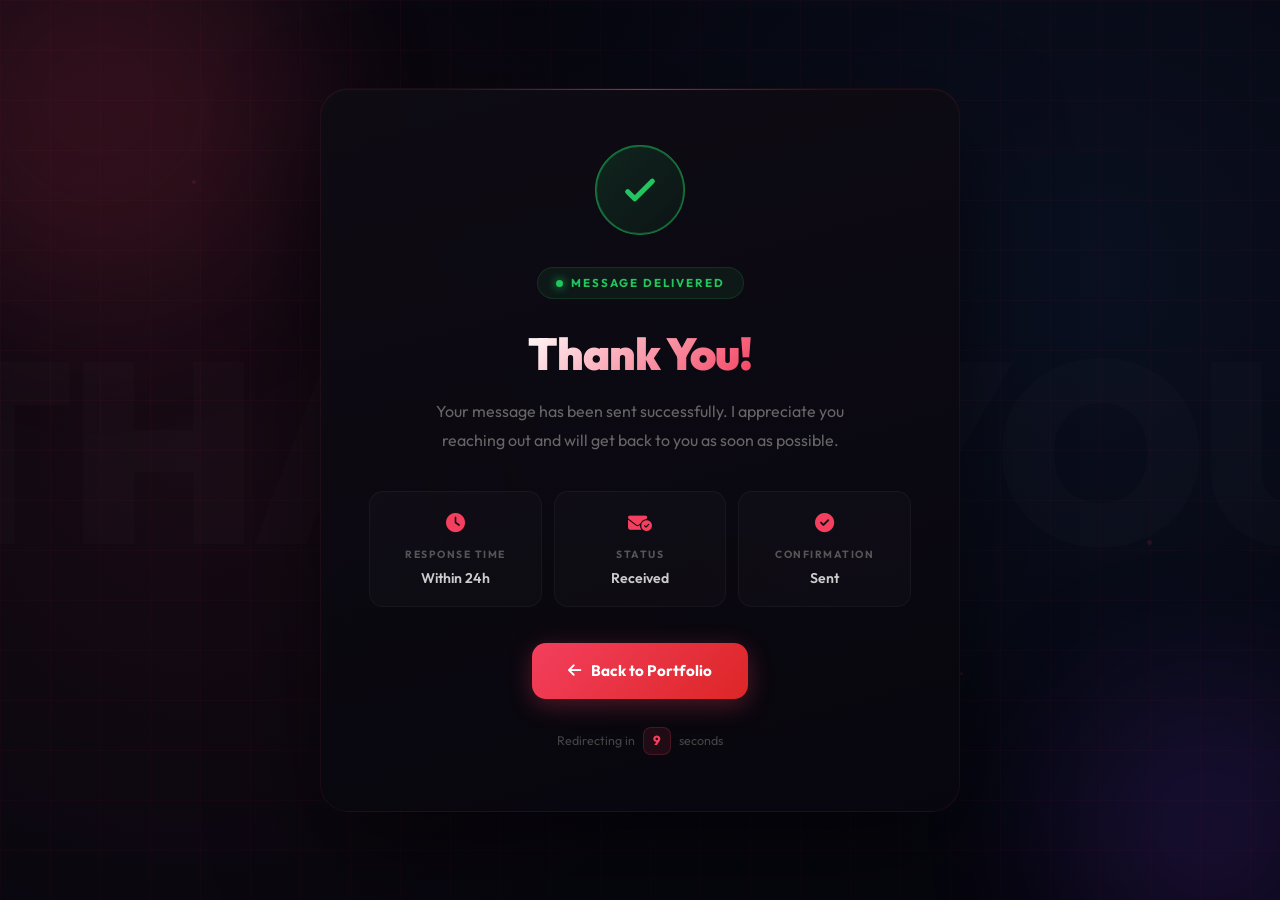
==== commit d5f72a18: "Revamp navbar, marquees, project cards, and remove cursor circle - Cool pill-shaped glassmorphic nav" ====
--- a/thankyou.html
+++ b/thankyou.html
@@ -3,325 +3,467 @@
 <head>
     <meta charset="UTF-8">
     <meta name="viewport" content="width=device-width, initial-scale=1.0">
-    <title>Thank You - Walid Portfolio</title>
+    <title>Thank You - Walid Chyboub</title>
     <link href="https://fonts.googleapis.com/css2?family=Outfit:wght@300;400;500;600;700;800;900&family=Inter:wght@400;500;600&display=swap" rel="stylesheet">
-    <link href="https://fonts.googleapis.com/icon?family=Material+Icons" rel="stylesheet">
     <link rel="stylesheet" href="https://cdnjs.cloudflare.com/ajax/libs/font-awesome/6.4.0/css/all.min.css">
     <link rel="stylesheet" href="style.css">
     <style>
+        *, *::before, *::after { box-sizing: border-box; margin: 0; padding: 0; }
+
         body {
-            display: flex;
-            align-items: center;
-            justify-content: center;
-            min-height: 100vh;
-            padding: 20px;
-        }
-
-        * {
-            margin: 0;
-            padding: 0;
-            box-sizing: border-box;
-        }
-
-        html {
-            scroll-behavior: smooth;
-        }
-
-        body {
-            font-family: 'Inter', sans-serif;
-            background: var(--bg);
-            color: var(--text);
-            overflow-x: hidden;
-            line-height: 1.6;
-            position: relative;
+            font-family: 'Outfit', 'Inter', sans-serif;
+            background: #06060e;
+            color: #fff;
             min-height: 100vh;
             display: flex;
             align-items: center;
             justify-content: center;
-        }
-
-        .bg-animation {
+            overflow: hidden;
+            position: relative;
+            padding: 20px;
+        }
+
+        /* Animated grid background */
+        .ty-grid-bg {
             position: fixed;
+            inset: 0;
+            background-image:
+                linear-gradient(rgba(244, 63, 94, 0.03) 1px, transparent 1px),
+                linear-gradient(90deg, rgba(244, 63, 94, 0.03) 1px, transparent 1px);
+            background-size: 50px 50px;
+            animation: gridMove 20s linear infinite;
+            z-index: 0;
+        }
+
+        @keyframes gridMove {
+            0% { transform: translate(0, 0); }
+            100% { transform: translate(50px, 50px); }
+        }
+
+        /* Glow orbs */
+        .ty-orb {
+            position: fixed;
+            border-radius: 50%;
+            filter: blur(80px);
+            opacity: 0.15;
+            z-index: 0;
+            pointer-events: none;
+        }
+
+        .ty-orb-1 {
+            width: 400px; height: 400px;
+            background: var(--red);
+            top: -100px; left: -100px;
+            animation: orbFloat 12s ease-in-out infinite;
+        }
+
+        .ty-orb-2 {
+            width: 300px; height: 300px;
+            background: #7c3aed;
+            bottom: -80px; right: -80px;
+            animation: orbFloat 15s ease-in-out infinite 3s;
+        }
+
+        @keyframes orbFloat {
+            0%, 100% { transform: translate(0, 0); }
+            50% { transform: translate(30px, -20px); }
+        }
+
+        /* Big background text */
+        .ty-bg-text {
+            position: fixed;
+            top: 50%;
+            left: 50%;
+            transform: translate(-50%, -50%);
+            font-size: 20vw;
+            font-weight: 900;
+            color: rgba(255, 255, 255, 0.015);
+            white-space: nowrap;
+            z-index: 0;
+            pointer-events: none;
+            letter-spacing: -6px;
+        }
+
+        /* Main container */
+        .ty-container {
+            position: relative;
+            z-index: 2;
+            max-width: 640px;
             width: 100%;
-            height: 100%;
-            top: 0;
-            left: 0;
-            z-index: -1;
-            opacity: 0.1;
-        }
-
-        .bg-animation::before {
+            text-align: center;
+            animation: containerIn 1s cubic-bezier(0.16, 1, 0.3, 1) both;
+        }
+
+        @keyframes containerIn {
+            from { opacity: 0; transform: translateY(40px) scale(0.96); }
+            to { opacity: 1; transform: translateY(0) scale(1); }
+        }
+
+        /* Card */
+        .ty-card {
+            background: linear-gradient(165deg, rgba(15, 12, 20, 0.92), rgba(8, 6, 14, 0.97));
+            border: 1px solid rgba(244, 63, 94, 0.08);
+            border-radius: 28px;
+            padding: 56px 48px;
+            position: relative;
+            overflow: hidden;
+            box-shadow: 0 40px 100px rgba(0, 0, 0, 0.5),
+                        inset 0 1px 0 rgba(255, 255, 255, 0.04);
+        }
+
+        /* Top glow line */
+        .ty-card::before {
             content: '';
             position: absolute;
-            top: -50%;
-            left: -50%;
-            width: 200%;
-            height: 200%;
-            background: radial-gradient(circle, var(--red) 0%, transparent 70%);
-            animation: rotate 30s linear infinite;
-        }
-
-        .bg-animation::after {
-            content: '';
+            top: -1px;
+            left: 20%; right: 20%;
+            height: 2px;
+            background: linear-gradient(90deg, transparent, var(--red), transparent);
+            opacity: 0.6;
+        }
+
+        /* Success icon */
+        .ty-icon-wrap {
+            position: relative;
+            width: 90px; height: 90px;
+            margin: 0 auto 32px;
+        }
+
+        .ty-icon-ring {
             position: absolute;
-            bottom: -50%;
-            right: -50%;
-            width: 200%;
-            height: 200%;
-            background: radial-gradient(circle, var(--red-dark) 0%, transparent 70%);
-            animation: rotate 30s linear infinite reverse;
-        }
-
-        @keyframes rotate {
-            0% { transform: rotate(0deg); }
-            100% { transform: rotate(360deg); }
-        }
-
-        /* Floating Particles */
-        .particles {
-            position: fixed;
-            top: 0;
-            left: 0;
-            width: 100%;
-            height: 100%;
-            pointer-events: none;
-            z-index: -1;
-        }
-
-        .particle {
-            position: absolute;
-            background: var(--red);
+            inset: 0;
             border-radius: 50%;
-            opacity: 0.3;
-            animation: float 20s infinite;
-        }
-
-        .thank-you-container {
-            max-width: 600px;
-            text-align: center;
-            padding: 60px 40px;
-            background: var(--bg-card);
-            border: 1px solid var(--border);
-            border-radius: 20px;
-            backdrop-filter: blur(20px);
-            -webkit-backdrop-filter: blur(20px);
-            box-shadow: 0 20px 40px rgba(0, 0, 0, 0.5);
-            animation: fadeInUp 1s ease;
-            position: relative;
-            overflow: hidden;
-            width: 100%;
-        }
-
-        .thank-you-container::before {
-            content: '';
-            position: absolute;
-            top: 0;
-            left: -100%;
-            width: 100%;
-            height: 100%;
-            background: linear-gradient(90deg, transparent, rgba(244, 63, 94, 0.1), transparent);
-            animation: shine 3s ease-in-out infinite;
-        }
-
-        @keyframes shine {
-            0% {
-                left: -100%;
-            }
-            50% {
-                left: 100%;
-            }
-            100% {
-                left: 100%;
-            }
-        }
-
-        @keyframes fadeInUp {
-            from {
-                opacity: 0;
-                transform: translateY(50px);
-            }
-            to {
-                opacity: 1;
-                transform: translateY(0);
-            }
-        }
-
-        .success-icon {
-            width: 80px;
-            height: 80px;
-            background: linear-gradient(135deg, var(--red), var(--red-dark));
+            border: 2px solid rgba(34, 197, 94, 0.2);
+            animation: ringExpand 2s ease-in-out infinite;
+        }
+
+        .ty-icon-ring-2 {
+            animation-delay: 1s;
+        }
+
+        @keyframes ringExpand {
+            0% { transform: scale(1); opacity: 0.5; }
+            100% { transform: scale(1.8); opacity: 0; }
+        }
+
+        .ty-icon {
+            width: 90px; height: 90px;
+            background: linear-gradient(135deg, rgba(34, 197, 94, 0.15), rgba(34, 197, 94, 0.05));
+            border: 1px solid rgba(34, 197, 94, 0.3);
             border-radius: 50%;
             display: flex;
             align-items: center;
             justify-content: center;
-            margin: 0 auto 30px;
-            animation: pulse 2s infinite;
-        }
-
-        @keyframes pulse {
-            0% {
-                box-shadow: 0 0 0 0 rgba(244, 63, 94, 0.4);
-            }
-            70% {
-                box-shadow: 0 0 0 20px rgba(244, 63, 94, 0);
-            }
-            100% {
-                box-shadow: 0 0 0 0 rgba(244, 63, 94, 0);
-            }
-        }
-
-        .success-icon i {
-            font-size: 36px;
-            color: white;
-        }
-
-        .thank-you-title {
-            font-size: 2.5rem;
-            font-weight: 800;
-            margin-bottom: 20px;
-            background: linear-gradient(135deg, var(--text) 0%, var(--red) 100%);
+            position: relative;
+            z-index: 2;
+            animation: iconIn 0.8s 0.3s cubic-bezier(0.16, 1, 0.3, 1) both;
+        }
+
+        @keyframes iconIn {
+            from { opacity: 0; transform: scale(0.5); }
+            60% { transform: scale(1.1); }
+            to { opacity: 1; transform: scale(1); }
+        }
+
+        .ty-icon i {
+            font-size: 2.2rem;
+            color: #22c55e;
+        }
+
+        /* Checkmark animation */
+        .ty-check-svg {
+            width: 42px; height: 42px;
+        }
+
+        .ty-check-path {
+            stroke: #22c55e;
+            stroke-width: 3;
+            stroke-linecap: round;
+            stroke-linejoin: round;
+            fill: none;
+            stroke-dasharray: 50;
+            stroke-dashoffset: 50;
+            animation: drawCheck 0.6s 0.8s ease forwards;
+        }
+
+        @keyframes drawCheck {
+            to { stroke-dashoffset: 0; }
+        }
+
+        /* Status badge */
+        .ty-status {
+            display: inline-flex;
+            align-items: center;
+            gap: 8px;
+            padding: 6px 18px;
+            background: rgba(34, 197, 94, 0.08);
+            border: 1px solid rgba(34, 197, 94, 0.15);
+            border-radius: 50px;
+            font-size: 0.72rem;
+            font-weight: 700;
+            color: #22c55e;
+            letter-spacing: 2px;
+            text-transform: uppercase;
+            margin-bottom: 28px;
+            animation: fadeUp 0.6s 0.5s ease both;
+        }
+
+        .ty-status-dot {
+            width: 7px; height: 7px;
+            border-radius: 50%;
+            background: #22c55e;
+            box-shadow: 0 0 10px #22c55e;
+            animation: statusBlink 2s ease-in-out infinite;
+        }
+
+        @keyframes statusBlink {
+            0%, 100% { opacity: 1; }
+            50% { opacity: 0.3; }
+        }
+
+        @keyframes fadeUp {
+            from { opacity: 0; transform: translateY(15px); }
+            to { opacity: 1; transform: translateY(0); }
+        }
+
+        /* Title */
+        .ty-title {
+            font-size: clamp(2rem, 5vw, 2.8rem);
+            font-weight: 900;
+            letter-spacing: -1px;
+            margin-bottom: 16px;
+            line-height: 1.2;
+            animation: fadeUp 0.7s 0.6s ease both;
+        }
+
+        .ty-title-gradient {
+            background: linear-gradient(135deg, #fff, var(--red));
+            -webkit-background-clip: text;
             background-clip: text;
-            -webkit-background-clip: text;
             -webkit-text-fill-color: transparent;
-            animation: titleGlow 3s ease-in-out infinite;
-            font-family: 'Outfit', sans-serif;
-        }
-
-        @keyframes titleGlow {
-            0%, 100% {
-                filter: drop-shadow(0 0 10px rgba(244, 63, 94, 0.3));
-            }
-            50% {
-                filter: drop-shadow(0 0 20px rgba(244, 63, 94, 0.5));
-            }
-        }
-
-        .thank-you-message {
-            font-size: 1.1rem;
-            color: var(--text-muted);
-            margin-bottom: 40px;
+        }
+
+        /* Message */
+        .ty-message {
+            font-size: 1rem;
+            color: #666;
             line-height: 1.8;
-        }
-
+            max-width: 440px;
+            margin: 0 auto 36px;
+            animation: fadeUp 0.7s 0.7s ease both;
+        }
+
+        /* Info cards row */
+        .ty-info-row {
+            display: flex;
+            gap: 12px;
+            margin-bottom: 36px;
+            animation: fadeUp 0.7s 0.8s ease both;
+        }
+
+        .ty-info-card {
+            flex: 1;
+            padding: 16px 14px;
+            background: rgba(255, 255, 255, 0.02);
+            border: 1px solid rgba(255, 255, 255, 0.04);
+            border-radius: 14px;
+            text-align: center;
+            transition: border-color 0.3s;
+        }
+
+        .ty-info-card:hover {
+            border-color: rgba(244, 63, 94, 0.15);
+        }
+
+        .ty-info-icon {
+            font-size: 1.2rem;
+            color: var(--red);
+            margin-bottom: 8px;
+        }
+
+        .ty-info-label {
+            font-size: 0.65rem;
+            font-weight: 700;
+            letter-spacing: 1.5px;
+            color: #555;
+            text-transform: uppercase;
+            margin-bottom: 4px;
+        }
+
+        .ty-info-value {
+            font-size: 0.88rem;
+            font-weight: 600;
+            color: #ccc;
+        }
+
+        /* CTA Button */
         .ty-btn {
-            padding: 15px 35px;
-            border: none;
-            border-radius: 50px;
-            font-weight: 600;
-            font-size: 16px;
-            cursor: pointer;
-            transition: all 0.3s ease;
-            text-decoration: none;
             display: inline-flex;
             align-items: center;
             justify-content: center;
             gap: 10px;
+            padding: 16px 36px;
+            background: linear-gradient(135deg, var(--red), var(--red-dark));
+            color: #fff;
+            font-size: 0.95rem;
+            font-weight: 700;
+            border-radius: 14px;
+            border: none;
+            text-decoration: none;
+            cursor: pointer;
+            transition: all 0.35s cubic-bezier(0.23, 1, 0.32, 1);
+            box-shadow: 0 6px 25px rgba(244, 63, 94, 0.3);
             position: relative;
             overflow: hidden;
-            background: linear-gradient(135deg, var(--red), var(--red-dark));
-            color: white;
-            box-shadow: 0 10px 30px rgba(244, 63, 94, 0.3);
-            margin: 0 auto;
+            animation: fadeUp 0.7s 0.9s ease both;
         }
 
         .ty-btn::before {
             content: '';
             position: absolute;
-            top: 50%;
-            left: 50%;
-            width: 0;
-            height: 0;
+            inset: 0;
+            background: linear-gradient(135deg, rgba(255,255,255,0.15), transparent);
+            opacity: 0;
+            transition: opacity 0.3s;
+        }
+
+        .ty-btn:hover::before { opacity: 1; }
+
+        .ty-btn:hover {
+            transform: translateY(-4px);
+            box-shadow: 0 15px 40px rgba(244, 63, 94, 0.5), 0 0 20px rgba(244, 63, 94, 0.2);
+        }
+
+        /* Countdown */
+        .ty-countdown {
+            margin-top: 28px;
+            font-size: 0.78rem;
+            color: #444;
+            display: flex;
+            align-items: center;
+            justify-content: center;
+            gap: 8px;
+            animation: fadeUp 0.7s 1s ease both;
+        }
+
+        .ty-countdown-num {
+            display: inline-flex;
+            align-items: center;
+            justify-content: center;
+            width: 28px; height: 28px;
+            background: rgba(244, 63, 94, 0.1);
+            border: 1px solid rgba(244, 63, 94, 0.2);
+            border-radius: 8px;
+            font-weight: 800;
+            color: var(--red);
+            font-size: 0.82rem;
+        }
+
+        /* Floating particles */
+        .ty-particle {
+            position: fixed;
             border-radius: 50%;
-            background: rgba(255, 255, 255, 0.1);
-            transform: translate(-50%, -50%);
-            transition: width 0.6s, height 0.6s;
-        }
-
-        .ty-btn:hover::before {
-            width: 300px;
-            height: 300px;
-        }
-
-        .ty-btn:hover {
-            transform: translateY(-3px);
-            box-shadow: 0 15px 40px rgba(244, 63, 94, 0.4);
-        }
-
-        .countdown {
-            margin-top: 30px;
-            font-size: 14px;
-            color: var(--text-muted);
-            opacity: 0.8;
-        }
-
-        @media (max-width: 768px) {
-            .thank-you-container {
-                margin: 20px;
-                padding: 40px 30px;
-            }
-
-            .thank-you-title {
-                font-size: 2rem;
-            }
-
-            .success-icon {
-                width: 60px;
-                height: 60px;
-            }
-
-            .success-icon i {
-                font-size: 28px;
-            }
+            background: var(--red);
+            opacity: 0.12;
+            z-index: 0;
+        }
+
+        .ty-pt1 { width: 4px; height: 4px; top: 20%; left: 15%; animation: loadFloat 9s ease-in-out infinite; }
+        .ty-pt2 { width: 5px; height: 5px; top: 60%; right: 10%; animation: loadFloat 11s ease-in-out infinite 2s; }
+        .ty-pt3 { width: 3px; height: 3px; bottom: 25%; left: 75%; animation: loadFloat 8s ease-in-out infinite 4s; }
+
+        @keyframes loadFloat {
+            0%, 100% { transform: translateY(0) translateX(0); opacity: 0.12; }
+            50% { transform: translateY(-25px) translateX(10px); opacity: 0.25; }
+        }
+
+        @media (max-width: 640px) {
+            .ty-card { padding: 40px 24px; border-radius: 20px; }
+            .ty-info-row { flex-direction: column; }
+            .ty-icon-wrap { width: 72px; height: 72px; }
+            .ty-icon { width: 72px; height: 72px; }
+            .ty-icon i { font-size: 1.7rem; }
         }
     </style>
 </head>
 <body>
-    <!-- Animated Background -->
-    <div class="bg-animation"></div>
-    
-    <!-- Floating Particles -->
-    <div class="particles">
-        <div class="particle"></div>
-        <div class="particle"></div>
-        <div class="particle"></div>
-        <div class="particle"></div>
-        <div class="particle"></div>
-    </div>
-
-    <div class="thank-you-container">
-        <div class="success-icon">
-            <i class="fas fa-check"></i>
-        </div>
-        
-        <h1 class="thank-you-title">Thank You!</h1>
-        
-        <p class="thank-you-message">
-            Your message has been sent successfully! I appreciate you reaching out and will get back to you as soon as possible. 
-            <br><br>
-            I typically respond within 24 hours during business days.
-        </p>
-        
-        <a href="index.html" class="ty-btn">
-            <span class="material-icons">home</span>
-            Back to Portfolio
-        </a>
-        
-        <div class="countdown">
-            <p>Redirecting to portfolio in <span id="countdown">10</span> seconds...</p>
+    <!-- Background elements -->
+    <div class="ty-grid-bg"></div>
+    <div class="ty-orb ty-orb-1"></div>
+    <div class="ty-orb ty-orb-2"></div>
+    <div class="ty-bg-text">THANK YOU</div>
+    <div class="ty-particle ty-pt1"></div>
+    <div class="ty-particle ty-pt2"></div>
+    <div class="ty-particle ty-pt3"></div>
+
+    <div class="ty-container">
+        <div class="ty-card">
+            <!-- Success icon -->
+            <div class="ty-icon-wrap">
+                <div class="ty-icon-ring"></div>
+                <div class="ty-icon-ring ty-icon-ring-2"></div>
+                <div class="ty-icon">
+                    <svg class="ty-check-svg" viewBox="0 0 24 24">
+                        <path class="ty-check-path" d="M5 13l4 4L19 7" />
+                    </svg>
+                </div>
+            </div>
+
+            <!-- Status -->
+            <div class="ty-status">
+                <span class="ty-status-dot"></span> Message Delivered
+            </div>
+
+            <!-- Title -->
+            <h1 class="ty-title">
+                <span class="ty-title-gradient">Thank You!</span>
+            </h1>
+
+            <!-- Message -->
+            <p class="ty-message">
+                Your message has been sent successfully. I appreciate you reaching out and will get back to you as soon as possible.
+            </p>
+
+            <!-- Info cards -->
+            <div class="ty-info-row">
+                <div class="ty-info-card">
+                    <div class="ty-info-icon"><i class="fas fa-clock"></i></div>
+                    <div class="ty-info-label">Response Time</div>
+                    <div class="ty-info-value">Within 24h</div>
+                </div>
+                <div class="ty-info-card">
+                    <div class="ty-info-icon"><i class="fas fa-envelope-circle-check"></i></div>
+                    <div class="ty-info-label">Status</div>
+                    <div class="ty-info-value">Received</div>
+                </div>
+                <div class="ty-info-card">
+                    <div class="ty-info-icon"><i class="fas fa-circle-check"></i></div>
+                    <div class="ty-info-label">Confirmation</div>
+                    <div class="ty-info-value">Sent</div>
+                </div>
+            </div>
+
+            <!-- CTA -->
+            <a href="index.html" class="ty-btn">
+                <i class="fas fa-arrow-left"></i> Back to Portfolio
+            </a>
+
+            <!-- Countdown -->
+            <div class="ty-countdown">
+                Redirecting in <span class="ty-countdown-num" id="countdown">10</span> seconds
+            </div>
         </div>
     </div>
 
     <script>
-        // Auto redirect countdown
         let timeLeft = 10;
-        const countdownElement = document.getElementById('countdown');
-        
-        const countdown = setInterval(() => {
+        const countdownEl = document.getElementById('countdown');
+
+        const timer = setInterval(() => {
             timeLeft--;
-            countdownElement.textContent = timeLeft;
-            
+            if (countdownEl) countdownEl.textContent = timeLeft;
             if (timeLeft <= 0) {
-                clearInterval(countdown);
+                clearInterval(timer);
                 window.location.href = 'index.html';
             }
         }, 1000);
--- a/style.css
+++ b/style.css
@@ -79,43 +79,94 @@
 }
 
 .nav-logo {
-    font-size: 1.15rem;
+    font-size: 1.3rem;
     font-weight: 800;
+    color: var(--text);
+    letter-spacing: -0.3px;
+    transition: all 0.3s;
+    font-family: 'Outfit', monospace;
+}
+.logo-bracket {
     color: var(--red);
-    letter-spacing: -0.3px;
-    transition: opacity 0.2s;
-}
-.nav-logo:hover { opacity: 0.8; }
-
-.nav-links {
-    display: flex;
-    gap: 36px;
+    font-weight: 400;
+}
+.nav-logo:hover { color: var(--red); }
+
+.nav-pill {
+    display: flex;
+    align-items: center;
+    gap: 4px;
+    background: rgba(255, 255, 255, 0.04);
+    border: 1px solid rgba(255, 255, 255, 0.08);
+    border-radius: 50px;
+    padding: 4px 6px;
+    position: relative;
+    backdrop-filter: blur(10px);
+}
+
+.nav-pill-indicator {
+    position: absolute;
+    height: calc(100% - 8px);
+    border-radius: 50px;
+    background: rgba(244, 63, 94, 0.15);
+    border: 1px solid rgba(244, 63, 94, 0.3);
+    transition: all 0.4s cubic-bezier(0.23, 1, 0.32, 1);
+    z-index: 0;
+    pointer-events: none;
 }
 
 .nav-link {
-    font-size: 0.9rem;
+    font-size: 0.85rem;
     font-weight: 500;
     color: var(--text-muted);
-    transition: color 0.2s;
+    transition: color 0.3s;
     position: relative;
-}
-
-.nav-link::after {
-    content: '';
-    position: absolute;
-    bottom: -4px; left: 0;
-    width: 0; height: 2px;
-    background: var(--red);
-    border-radius: 2px;
-    transition: width 0.25s;
+    z-index: 1;
+    padding: 8px 16px;
+    border-radius: 50px;
+    display: flex;
+    align-items: center;
+    gap: 6px;
+    white-space: nowrap;
+}
+
+.nav-link i {
+    font-size: 0.75rem;
+    transition: color 0.3s;
 }
 
 .nav-link:hover, .nav-link.active {
     color: var(--text);
 }
 
-.nav-link:hover::after, .nav-link.active::after {
-    width: 100%;
+.nav-link.active i {
+    color: var(--red);
+}
+
+.nav-cta-btn {
+    font-size: 0.85rem;
+    font-weight: 600;
+    color: #fff;
+    background: var(--red);
+    padding: 10px 20px;
+    border-radius: 50px;
+    display: flex;
+    align-items: center;
+    gap: 8px;
+    transition: all 0.3s;
+    box-shadow: 0 4px 15px rgba(244, 63, 94, 0.3);
+}
+.nav-cta-btn:hover {
+    background: #e11d48;
+    transform: translateY(-2px);
+    box-shadow: 0 6px 20px rgba(244, 63, 94, 0.4);
+}
+.nav-cta-btn i {
+    font-size: 0.75rem;
+    transition: transform 0.3s;
+}
+.nav-cta-btn:hover i {
+    transform: translateX(3px);
 }
 
 
@@ -143,7 +194,7 @@
 
 .hero {
     min-height: 100vh;
-    padding-top: 64px;
+    padding-top: 20px;
     max-width: 1200px;
     margin: 0 auto;
     padding-left: 24px;
@@ -342,7 +393,8 @@
     overflow: hidden;
 }
 
-.spline-container iframe {
+.spline-container iframe,
+.spline-container spline-viewer {
     position: absolute;
     top: 0;
     left: 0;
@@ -516,6 +568,37 @@
 
 .stat-box {
     text-align: center;
+    padding: 24px 20px;
+    background: rgba(255, 255, 255, 0.02);
+    border: 1px solid rgba(255, 255, 255, 0.05);
+    border-radius: 16px;
+    transition: all 0.35s cubic-bezier(0.23, 1, 0.32, 1);
+    position: relative;
+    overflow: hidden;
+}
+
+.stat-box::before {
+    content: '';
+    position: absolute;
+    inset: 0;
+    background: radial-gradient(circle at center, rgba(244, 63, 94, 0.08), transparent 70%);
+    opacity: 0;
+    transition: opacity 0.4s;
+}
+
+.stat-box:hover::before { opacity: 1; }
+
+.stat-box:hover {
+    border-color: rgba(244, 63, 94, 0.2);
+    transform: translateY(-6px);
+    box-shadow: 0 15px 30px rgba(0, 0, 0, 0.2);
+}
+
+.stat-icon {
+    font-size: 1.2rem;
+    color: var(--red);
+    margin-bottom: 10px;
+    opacity: 0.7;
 }
 
 .stat-num {
@@ -524,14 +607,142 @@
     color: var(--red);
     letter-spacing: -1px;
     line-height: 1;
+    position: relative;
 }
 
 .stat-lbl {
-    font-size: 0.82rem;
+    font-size: 0.78rem;
     color: var(--text-muted);
-    margin-top: 4px;
-    font-weight: 500;
-}
+    margin-top: 8px;
+    font-weight: 600;
+    letter-spacing: 0.5px;
+}
+
+/* About intro badge */
+.about-intro-badge {
+    display: inline-flex;
+    align-items: center;
+    gap: 8px;
+    padding: 6px 16px;
+    background: rgba(244, 63, 94, 0.08);
+    border: 1px solid rgba(244, 63, 94, 0.15);
+    border-radius: 8px;
+    font-size: 0.78rem;
+    font-weight: 700;
+    color: var(--red);
+    letter-spacing: 1px;
+    font-family: 'Consolas', 'Monaco', monospace;
+    margin-bottom: 24px;
+}
+
+/* Highlight items */
+.about-highlights {
+    display: flex;
+    flex-direction: column;
+    gap: 16px;
+    margin-top: 8px;
+    margin-bottom: 12px;
+}
+
+.about-highlight-item {
+    display: flex;
+    align-items: flex-start;
+    gap: 16px;
+    padding: 18px;
+    background: rgba(255, 255, 255, 0.02);
+    border: 1px solid rgba(255, 255, 255, 0.05);
+    border-radius: 14px;
+    transition: all 0.35s cubic-bezier(0.23, 1, 0.32, 1);
+}
+
+.about-highlight-item:hover {
+    border-color: rgba(244, 63, 94, 0.2);
+    background: rgba(244, 63, 94, 0.03);
+    transform: translateX(6px);
+}
+
+.highlight-icon {
+    width: 42px; height: 42px;
+    border-radius: 12px;
+    background: linear-gradient(135deg, rgba(244, 63, 94, 0.12), rgba(244, 63, 94, 0.04));
+    border: 1px solid rgba(244, 63, 94, 0.15);
+    display: flex;
+    align-items: center;
+    justify-content: center;
+    color: var(--red);
+    font-size: 1rem;
+    flex-shrink: 0;
+}
+
+.about-highlight-item h4 {
+    font-size: 0.95rem;
+    font-weight: 700;
+    color: var(--text);
+    margin-bottom: 4px;
+}
+
+.about-highlight-item p {
+    font-size: 0.82rem !important;
+    color: var(--text-muted) !important;
+    line-height: 1.5 !important;
+    margin-bottom: 0 !important;
+}
+
+/* Code block decoration */
+.about-code-block {
+    background: rgba(5, 5, 15, 0.8);
+    border: 1px solid rgba(255, 255, 255, 0.06);
+    border-radius: 14px;
+    overflow: hidden;
+    font-family: 'Consolas', 'Monaco', monospace;
+}
+
+.code-header {
+    display: flex;
+    align-items: center;
+    gap: 12px;
+    padding: 12px 16px;
+    background: rgba(255, 255, 255, 0.02);
+    border-bottom: 1px solid rgba(255, 255, 255, 0.04);
+}
+
+.code-dots {
+    display: flex;
+    gap: 6px;
+}
+
+.c-dot {
+    width: 10px; height: 10px;
+    border-radius: 50%;
+}
+
+.c-red { background: #ff5f57; }
+.c-yellow { background: #ffbd2e; }
+.c-green { background: #28c940; }
+
+.code-filename {
+    font-size: 0.7rem;
+    color: #555;
+    font-weight: 600;
+    letter-spacing: 0.5px;
+}
+
+.code-body {
+    padding: 18px 20px;
+}
+
+.code-body code {
+    font-size: 0.78rem;
+    line-height: 1.8;
+    color: #8b8fa3;
+}
+
+.code-kw { color: #c084fc; }
+.code-var { color: #60a5fa; }
+.code-prop { color: #f472b6; }
+.code-str { color: #34d399; }
+.code-bool { color: #fbbf24; }
+.code-num { color: #f97316; }
 
 .about-cards {
     display: flex;
@@ -770,109 +981,242 @@
 .projects-grid {
     display: grid;
     grid-template-columns: repeat(3, 1fr);
-    gap: 28px;
-}
-
+    gap: 32px;
+}
+
+/* ---- PROJECT CARD — PREMIUM REDESIGN ---- */
 .project-card {
-    background: var(--bg-card);
-    backdrop-filter: blur(16px);
-    -webkit-backdrop-filter: blur(16px);
-    border: 1px solid var(--border);
-    border-radius: 16px;
+    position: relative;
+    background: linear-gradient(165deg, rgba(20, 25, 45, 0.95), rgba(10, 12, 28, 0.98));
+    border: 1px solid rgba(255, 255, 255, 0.06);
+    border-radius: 20px;
     overflow: hidden;
-    transition: all 0.4s cubic-bezier(0.175, 0.885, 0.32, 1.275);
     display: flex;
     flex-direction: column;
-    box-shadow: 0 10px 30px rgba(0, 0, 0, 0.2);
     cursor: pointer;
-}
-
-.project-card::before {
-    content: '';
-    position: absolute;
-    top: 0; left: -150%;
-    width: 60%; height: 100%;
-    background: linear-gradient(90deg, transparent, rgba(244, 63, 94, 0.15), transparent);
-    transform: skewX(-20deg);
-    transition: all 0.7s ease-in-out;
+    transition: transform 0.5s cubic-bezier(0.23, 1, 0.32, 1),
+                border-color 0.4s ease,
+                box-shadow 0.5s ease;
+    box-shadow: 0 8px 32px rgba(0, 0, 0, 0.3),
+                inset 0 1px 0 rgba(255, 255, 255, 0.04);
+}
+
+.project-card:hover {
+    transform: translateY(-12px);
+    border-color: rgba(244, 63, 94, 0.35);
+    box-shadow: 0 30px 60px rgba(0, 0, 0, 0.5),
+                0 0 40px rgba(244, 63, 94, 0.08),
+                inset 0 1px 0 rgba(255, 255, 255, 0.06);
+}
+
+/* Animated border gradient on hover */
+.card-border-glow {
+    position: absolute;
+    inset: -1px;
+    border-radius: 20px;
+    background: conic-gradient(from 0deg, transparent, var(--red), transparent, transparent);
+    opacity: 0;
+    transition: opacity 0.5s ease;
+    z-index: -1;
+    animation: borderSpin 4s linear infinite;
+}
+
+.project-card:hover .card-border-glow {
+    opacity: 0.5;
+}
+
+@keyframes borderSpin {
+    100% { transform: rotate(360deg); }
+}
+
+/* Background glow that follows hover */
+.card-glow {
+    position: absolute;
+    width: 300px; height: 300px;
+    border-radius: 50%;
+    background: radial-gradient(circle, rgba(244, 63, 94, 0.15), transparent 70%);
     pointer-events: none;
-    z-index: 10;
-}
-
-.project-card:hover::before {
-    left: 150%;
-}
-
-.project-card:hover {
-    transform: translateY(-10px);
-    border-color: rgba(244, 63, 94, 0.4);
-    box-shadow: 0 25px 50px rgba(0, 0, 0, 0.5), 0 0 20px rgba(244, 63, 94, 0.15);
-}
-
-.project-card.hidden { display: none; }
-
-.project-img {
+    opacity: 0;
+    transition: opacity 0.4s;
+    z-index: 0;
+    top: 50%; left: 50%;
+    transform: translate(-50%, -50%);
+    filter: blur(40px);
+}
+
+.project-card:hover .card-glow {
+    opacity: 1;
+}
+
+/* Card Number */
+.card-number {
+    position: absolute;
+    top: 16px; left: 16px;
+    font-size: 3.5rem;
+    font-weight: 900;
+    color: rgba(255, 255, 255, 0.03);
+    line-height: 1;
+    z-index: 1;
+    pointer-events: none;
+    transition: color 0.5s;
+    letter-spacing: -2px;
+}
+
+.project-card:hover .card-number {
+    color: rgba(244, 63, 94, 0.1);
+}
+
+/* ---- IMAGE AREA ---- */
+.project-img-wrap {
     position: relative;
     overflow: hidden;
-    aspect-ratio: 16/9;
-}
-
-.project-img img {
+    aspect-ratio: 16 / 10;
+}
+
+.project-img-wrap img {
     width: 100%; height: 100%;
     object-fit: cover;
-    transition: transform 0.6s cubic-bezier(0.165, 0.84, 0.44, 1);
-}
-
-.project-card:hover .project-img img { transform: scale(1.08); }
-
-.project-overlay {
+    transition: transform 0.7s cubic-bezier(0.23, 1, 0.32, 1),
+                filter 0.5s ease;
+    filter: brightness(0.9) saturate(0.9);
+}
+
+.project-card:hover .project-img-wrap img {
+    transform: scale(1.08);
+    filter: brightness(1) saturate(1.1);
+}
+
+/* Overlay on hover */
+.project-img-overlay {
     position: absolute;
     inset: 0;
-    background: rgba(2, 6, 23, 0.8);
-    backdrop-filter: blur(4px);
+    background: linear-gradient(
+        180deg,
+        rgba(2, 6, 23, 0) 0%,
+        rgba(2, 6, 23, 0.4) 50%,
+        rgba(2, 6, 23, 0.9) 100%
+    );
     display: flex;
     align-items: center;
     justify-content: center;
-    gap: 16px;
     opacity: 0;
-    transition: all 0.4s;
-}
-
-.project-card:hover .project-overlay { opacity: 1; }
-
-.project-hover-hint {
-    position: absolute;
-    top: 10px;
-    right: 10px;
-    background: rgba(0, 0, 0, 0.7);
+    transition: opacity 0.4s ease;
+}
+
+.project-card:hover .project-img-overlay {
+    opacity: 1;
+}
+
+.overlay-content {
+    display: flex;
+    flex-direction: column;
+    align-items: center;
+    gap: 10px;
+    transform: translateY(20px);
+    transition: transform 0.5s cubic-bezier(0.23, 1, 0.32, 1);
+}
+
+.project-card:hover .overlay-content {
+    transform: translateY(0);
+}
+
+.overlay-icon {
+    width: 52px; height: 52px;
+    border-radius: 50%;
+    background: rgba(244, 63, 94, 0.2);
+    border: 1px solid rgba(244, 63, 94, 0.5);
+    backdrop-filter: blur(10px);
+    display: flex;
+    align-items: center;
+    justify-content: center;
     color: #fff;
-    padding: 6px 10px;
-    border-radius: 4px;
-    font-size: 0.75rem;
-    font-weight: 600;
+    font-size: 1.1rem;
+    transition: transform 0.3s, background 0.3s;
+}
+
+.project-card:hover .overlay-icon {
+    animation: overlayPop 0.6s cubic-bezier(0.23, 1, 0.32, 1);
+}
+
+@keyframes overlayPop {
+    0% { transform: scale(0.6); opacity: 0; }
+    60% { transform: scale(1.15); }
+    100% { transform: scale(1); opacity: 1; }
+}
+
+.overlay-text {
+    font-size: 0.78rem;
+    font-weight: 700;
+    letter-spacing: 2px;
+    text-transform: uppercase;
+    color: rgba(255, 255, 255, 0.8);
+}
+
+/* Year badge inside image */
+.card-year-badge {
+    position: absolute;
+    top: 14px; right: 14px;
+    background: rgba(0, 0, 0, 0.55);
+    backdrop-filter: blur(10px);
+    border: 1px solid rgba(255, 255, 255, 0.08);
+    border-radius: 8px;
+    padding: 5px 12px;
+    font-size: 0.7rem;
+    font-weight: 700;
+    color: rgba(255, 255, 255, 0.7);
     display: flex;
     align-items: center;
     gap: 6px;
-    opacity: 0;
-    transform: translateY(-10px);
-    transition: opacity 0.3s ease, transform 0.3s ease;
-    z-index: 10;
-}
-
-.project-card:hover .project-hover-hint {
-    opacity: 1;
-    transform: translateY(0);
-}
-
-.project-hover-hint i {
-    font-size: 0.8rem;
-}
-
+    z-index: 5;
+    letter-spacing: 0.5px;
+}
+
+.card-year-badge i {
+    color: var(--red);
+    font-size: 0.65rem;
+}
+
+/* Status indicator */
+.card-status {
+    position: absolute;
+    bottom: 14px; left: 14px;
+    background: rgba(0, 0, 0, 0.55);
+    backdrop-filter: blur(10px);
+    border: 1px solid rgba(34, 197, 94, 0.2);
+    border-radius: 20px;
+    padding: 4px 12px;
+    font-size: 0.68rem;
+    font-weight: 700;
+    color: #22c55e;
+    display: flex;
+    align-items: center;
+    gap: 6px;
+    z-index: 5;
+    letter-spacing: 1px;
+    text-transform: uppercase;
+}
+
+.status-dot {
+    width: 6px; height: 6px;
+    border-radius: 50%;
+    background: #22c55e;
+    box-shadow: 0 0 8px #22c55e;
+    animation: statusBlink 2s ease-in-out infinite;
+}
+
+@keyframes statusBlink {
+    0%, 100% { opacity: 1; }
+    50% { opacity: 0.3; }
+}
+
+/* ---- CARD BODY ---- */
 .project-body {
-    padding: 26px;
+    padding: 28px;
     display: flex;
     flex-direction: column;
     flex: 1;
+    position: relative;
+    z-index: 2;
 }
 
 .project-tech-row {
@@ -884,29 +1228,68 @@
 
 .tech-badge {
     padding: 4px 12px;
-    background: rgba(244, 63, 94, 0.1);
+    background: rgba(244, 63, 94, 0.08);
     color: var(--red);
-    border: 1px solid rgba(244, 63, 94, 0.2);
-    border-radius: 6px;
-    font-size: 0.72rem;
+    border: 1px solid rgba(244, 63, 94, 0.15);
+    border-radius: 20px;
+    font-size: 0.7rem;
     font-weight: 700;
     letter-spacing: 0.5px;
     text-transform: uppercase;
+    transition: all 0.3s;
+}
+
+.project-card:hover .tech-badge {
+    background: rgba(244, 63, 94, 0.12);
+    border-color: rgba(244, 63, 94, 0.3);
 }
 
 .project-title {
-    font-size: 1.25rem;
+    font-size: 1.3rem;
     font-weight: 800;
     margin-bottom: 10px;
     color: var(--text);
+    letter-spacing: -0.3px;
+    transition: color 0.3s;
+}
+
+.project-card:hover .project-title {
+    background: linear-gradient(90deg, #fff, var(--red));
+    -webkit-background-clip: text;
+    background-clip: text;
+    -webkit-text-fill-color: transparent;
 }
 
 .project-desc {
-    font-size: 0.92rem;
+    font-size: 0.9rem;
     color: var(--text-muted);
     line-height: 1.7;
     flex: 1;
+    margin-bottom: 16px;
+}
+
+/* Meta info row */
+.project-meta {
+    display: flex;
+    gap: 16px;
     margin-bottom: 20px;
+    padding-top: 14px;
+    border-top: 1px solid rgba(255, 255, 255, 0.05);
+}
+
+.meta-item {
+    font-size: 0.75rem;
+    font-weight: 600;
+    color: var(--text-muted);
+    display: flex;
+    align-items: center;
+    gap: 6px;
+    letter-spacing: 0.3px;
+}
+
+.meta-item i {
+    color: rgba(244, 63, 94, 0.6);
+    font-size: 0.7rem;
 }
 
 .project-link {
@@ -919,6 +1302,69 @@
     transition: gap 0.3s, color 0.3s;
 }
 .project-link:hover { gap: 12px; filter: brightness(1.2); }
+
+/* ---- ACTION BUTTONS REDESIGN ---- */
+.project-actions {
+    display: flex;
+    gap: 10px;
+    margin-top: auto;
+    flex-wrap: wrap;
+}
+
+.p-btn {
+    padding: 10px 18px;
+    font-size: 0.82rem;
+    font-weight: 700;
+    border-radius: 10px;
+    cursor: pointer;
+    text-decoration: none;
+    display: inline-flex;
+    align-items: center;
+    gap: 8px;
+    transition: all 0.35s cubic-bezier(0.23, 1, 0.32, 1);
+    border: 1px solid transparent;
+    position: relative;
+    overflow: hidden;
+    letter-spacing: 0.3px;
+}
+
+.p-btn::before {
+    content: '';
+    position: absolute;
+    inset: 0;
+    background: linear-gradient(135deg, rgba(255,255,255,0.1), transparent);
+    opacity: 0;
+    transition: opacity 0.3s;
+}
+
+.p-btn:hover::before {
+    opacity: 1;
+}
+
+.p-live {
+    background: linear-gradient(135deg, var(--red), var(--red-dark));
+    color: #fff;
+    box-shadow: 0 4px 15px rgba(244, 63, 94, 0.3);
+}
+
+.p-live:hover {
+    transform: translateY(-3px);
+    box-shadow: 0 8px 30px rgba(244, 63, 94, 0.5), 0 0 15px rgba(244, 63, 94, 0.3);
+}
+
+.p-source {
+    background: rgba(30, 41, 59, 0.6);
+    color: #fff;
+    border: 1px solid rgba(255, 255, 255, 0.08);
+    backdrop-filter: blur(8px);
+}
+
+.p-source:hover {
+    background: rgba(30, 41, 59, 0.9);
+    border-color: rgba(255, 255, 255, 0.15);
+    transform: translateY(-3px);
+    box-shadow: 0 8px 20px rgba(0, 0, 0, 0.3);
+}
 
 
 .contact-grid {
@@ -1193,65 +1639,137 @@
 
 
 
+/* ====================================================
+   LOADING SCREEN — PREMIUM REDESIGN
+   ==================================================== */
 .loading-overlay {
     position: fixed;
     inset: 0;
     z-index: 9999;
-    background: #110e11;
+    background: #06060e;
     color: #fff;
     font-family: 'Outfit', sans-serif;
     display: flex;
     justify-content: center;
     align-items: center;
-    transition: opacity 0.8s cubic-bezier(0.8, 0, 0.2, 1), transform 0.8s cubic-bezier(0.8, 0, 0.2, 1), visibility 0.8s ease;
+    transition: opacity 1s cubic-bezier(0.7, 0, 0.3, 1),
+                transform 1s cubic-bezier(0.7, 0, 0.3, 1),
+                filter 1s ease,
+                visibility 1s ease;
     overflow: hidden;
 }
 
 .loading-overlay.hidden {
     opacity: 0;
     visibility: hidden;
-    transform: translateY(-100%);
+    transform: scale(1.05);
+    filter: blur(10px);
+}
+
+/* Grid background */
+.load-grid-bg {
+    position: absolute;
+    inset: 0;
+    background-image:
+        linear-gradient(rgba(244, 63, 94, 0.03) 1px, transparent 1px),
+        linear-gradient(90deg, rgba(244, 63, 94, 0.03) 1px, transparent 1px);
+    background-size: 50px 50px;
+    animation: gridMove 20s linear infinite;
+    z-index: 0;
+}
+
+@keyframes gridMove {
+    0% { transform: translate(0, 0); }
+    100% { transform: translate(50px, 50px); }
+}
+
+/* Floating particles */
+.load-particle {
+    position: absolute;
+    border-radius: 50%;
+    background: var(--red);
+    opacity: 0.15;
+    z-index: 0;
+    filter: blur(1px);
+}
+
+.load-p1 { width: 4px; height: 4px; top: 15%; left: 10%; animation: loadFloat 8s ease-in-out infinite; }
+.load-p2 { width: 6px; height: 6px; top: 70%; left: 80%; animation: loadFloat 12s ease-in-out infinite 2s; }
+.load-p3 { width: 3px; height: 3px; top: 40%; left: 90%; animation: loadFloat 10s ease-in-out infinite 4s; }
+.load-p4 { width: 5px; height: 5px; top: 80%; left: 20%; animation: loadFloat 9s ease-in-out infinite 1s; }
+.load-p5 { width: 4px; height: 4px; top: 25%; left: 65%; animation: loadFloat 11s ease-in-out infinite 3s; }
+
+@keyframes loadFloat {
+    0%, 100% { transform: translateY(0) translateX(0); opacity: 0.15; }
+    25% { transform: translateY(-30px) translateX(15px); opacity: 0.3; }
+    50% { transform: translateY(-10px) translateX(-10px); opacity: 0.15; }
+    75% { transform: translateY(-40px) translateX(5px); opacity: 0.25; }
 }
 
 .loading-content {
-    background: linear-gradient(135deg, rgba(30,15,20,0.9), rgba(15,8,12,0.95));
-    border: 1px solid rgba(244, 63, 94, 0.1);
-    border-radius: 20px;
-    width: 90%;
+    background: linear-gradient(165deg, rgba(15, 12, 20, 0.92), rgba(8, 6, 14, 0.97));
+    border: 1px solid rgba(244, 63, 94, 0.08);
+    border-radius: 24px;
+    width: 92%;
     max-width: 1100px;
-    padding: 40px;
+    padding: 36px 40px;
     position: relative;
     z-index: 2;
-    box-shadow: 0 20px 60px rgba(0,0,0,0.8);
+    box-shadow: 0 30px 80px rgba(0, 0, 0, 0.6),
+                inset 0 1px 0 rgba(255, 255, 255, 0.04);
+    animation: contentFadeIn 0.8s cubic-bezier(0.16, 1, 0.3, 1) both;
+}
+
+@keyframes contentFadeIn {
+    from { opacity: 0; transform: translateY(30px) scale(0.97); }
+    to { opacity: 1; transform: translateY(0) scale(1); }
+}
+
+/* Top bar */
+.loading-topbar {
+    display: flex;
+    justify-content: space-between;
+    align-items: center;
+    margin-bottom: 40px;
+    padding-bottom: 20px;
+    border-bottom: 1px solid rgba(255, 255, 255, 0.04);
 }
 
 .loading-header {
     display: flex;
-    gap: 15px;
-    margin-bottom: 50px;
+    gap: 10px;
 }
 
 .l-badge {
-    padding: 6px 14px;
-    background: rgba(255,255,255,0.05);
-    border: 1px solid rgba(255,255,255,0.1);
-    border-radius: 50px;
-    font-size: 0.7rem;
+    padding: 5px 14px;
+    background: rgba(255, 255, 255, 0.04);
+    border: 1px solid rgba(255, 255, 255, 0.06);
+    border-radius: 8px;
+    font-size: 0.68rem;
     font-weight: 700;
-    letter-spacing: 1px;
+    letter-spacing: 1.5px;
     display: flex;
     align-items: center;
     gap: 8px;
-    color: #ccc;
+    color: #777;
     text-transform: uppercase;
-}
+    transition: border-color 0.3s;
+}
+
+.l-badge i { color: var(--red); font-size: 0.6rem; }
 
 .dot-red {
-    width: 8px; height: 8px;
+    width: 7px; height: 7px;
     background: var(--red);
     border-radius: 50%;
     display: inline-block;
     box-shadow: 0 0 10px var(--red);
+    animation: dotPulse 2s ease-in-out infinite;
+}
+
+@keyframes dotPulse {
+    0%, 100% { box-shadow: 0 0 6px var(--red); }
+    50% { box-shadow: 0 0 16px var(--red), 0 0 30px rgba(244, 63, 94, 0.3); }
 }
 
 .loading-main {
@@ -1267,86 +1785,179 @@
     flex-direction: column;
 }
 
+/* Greeting line */
+.load-greeting {
+    font-size: 0.8rem;
+    font-weight: 600;
+    letter-spacing: 3px;
+    text-transform: uppercase;
+    color: var(--red);
+    margin-bottom: 12px;
+    opacity: 0;
+    animation: fadeSlideIn 0.6s 0.3s cubic-bezier(0.16, 1, 0.3, 1) forwards;
+}
+
 .loading-title {
-    font-size: clamp(2.5rem, 5vw, 4rem);
-    line-height: 1.1;
+    font-size: clamp(2.8rem, 5.5vw, 4.5rem);
+    line-height: 1.05;
     margin-bottom: 20px;
-    font-weight: 700;
+    font-weight: 900;
+    letter-spacing: -2px;
+}
+
+.load-line {
+    display: block;
+    opacity: 0;
+    transform: translateY(20px);
+    animation: fadeSlideIn 0.7s cubic-bezier(0.16, 1, 0.3, 1) forwards;
+}
+
+.load-line-1 { animation-delay: 0.5s; }
+.load-line-2 { animation-delay: 0.7s; }
+
+.load-dot {
+    color: var(--red);
+}
+
+@keyframes fadeSlideIn {
+    to { opacity: 1; transform: translateY(0); }
 }
 
 .loading-desc {
-    color: #999;
-    max-width: 400px;
-    line-height: 1.6;
-    margin-bottom: 40px;
-}
-
-.loading-status-bar {
-    display: flex;
-    align-items: center;
-    gap: 15px;
+    color: #666;
+    max-width: 420px;
+    line-height: 1.7;
     margin-bottom: 30px;
+    font-size: 0.95rem;
+    opacity: 0;
+    animation: fadeSlideIn 0.7s 0.9s cubic-bezier(0.16, 1, 0.3, 1) forwards;
+}
+
+/* Progress bar */
+.loading-progress-wrap {
+    margin-bottom: 24px;
+    opacity: 0;
+    animation: fadeSlideIn 0.7s 1.1s cubic-bezier(0.16, 1, 0.3, 1) forwards;
+}
+
+.loading-progress-header {
+    display: flex;
+    justify-content: space-between;
+    margin-bottom: 10px;
 }
 
 .l-lbl {
-    font-size: 0.75rem;
+    font-size: 0.68rem;
     font-weight: 700;
     letter-spacing: 2px;
-    color: #888;
-}
-
-.l-line {
-    flex: 1;
-    height: 1px;
-    background: linear-gradient(90deg, var(--red), rgba(255,255,255,0.1));
-    position: relative;
-}
-
-.l-line::after {
-    content: '';
-    position: absolute;
-    left: 0;
-    top: -1px;
+    color: #555;
+}
+
+.load-pct {
+    color: var(--red);
+}
+
+.loading-progress-track {
+    width: 100%;
     height: 3px;
+    background: rgba(255, 255, 255, 0.06);
+    border-radius: 10px;
+    overflow: hidden;
+}
+
+.loading-progress-fill {
+    height: 100%;
     width: 0%;
-    background: var(--red);
-    box-shadow: 0 0 10px var(--red);
-    animation: loadLine 3s ease forwards;
-}
-
-@keyframes loadLine {
-    to { width: 100%; }
-}
-
-.loading-buttons {
-    display: flex;
-    gap: 15px;
+    background: linear-gradient(90deg, var(--red-dark), var(--red), #ff6b9d);
+    border-radius: 10px;
+    box-shadow: 0 0 12px rgba(244, 63, 94, 0.4);
+    transition: width 0.1s linear;
+}
+
+/* Terminal */
+.loading-terminal {
+    background: rgba(0, 0, 0, 0.4);
+    border: 1px solid rgba(255, 255, 255, 0.05);
+    border-radius: 12px;
+    overflow: hidden;
     margin-top: auto;
-}
-
-.l-btn {
-    padding: 8px 16px;
-    background: rgba(255,255,255,0.03);
-    border: 1px solid rgba(255,255,255,0.08);
-    border-radius: 8px;
-    font-size: 0.75rem;
+    opacity: 0;
+    animation: fadeSlideIn 0.7s 1.3s cubic-bezier(0.16, 1, 0.3, 1) forwards;
+}
+
+.terminal-header {
+    display: flex;
+    align-items: center;
+    gap: 10px;
+    padding: 10px 14px;
+    background: rgba(255, 255, 255, 0.02);
+    border-bottom: 1px solid rgba(255, 255, 255, 0.04);
+}
+
+.terminal-dots {
+    display: flex;
+    gap: 6px;
+}
+
+.t-dot {
+    width: 9px; height: 9px;
+    border-radius: 50%;
+}
+
+.t-dot-red { background: #ff5f57; }
+.t-dot-yellow { background: #ffbd2e; }
+.t-dot-green { background: #28c940; }
+
+.terminal-title {
+    font-size: 0.65rem;
+    font-weight: 600;
+    color: #555;
+    letter-spacing: 1px;
+    text-transform: uppercase;
+}
+
+.terminal-body {
+    padding: 14px;
+    font-family: 'Consolas', 'Monaco', monospace;
+    font-size: 0.72rem;
+    color: #555;
+    max-height: 80px;
+    overflow: hidden;
+}
+
+.terminal-line {
+    margin-bottom: 4px;
+    opacity: 0;
+    animation: termLine 0.4s ease forwards;
+}
+
+.terminal-line:nth-child(1) { animation-delay: 1.5s; }
+.terminal-line:nth-child(2) { animation-delay: 2s; }
+.terminal-line:nth-child(3) { animation-delay: 2.5s; }
+.terminal-line:nth-child(4) { animation-delay: 3s; }
+
+@keyframes termLine {
+    to { opacity: 1; }
+}
+
+.t-prompt {
+    color: var(--red);
+    margin-right: 8px;
     font-weight: 700;
-    letter-spacing: 1px;
-    display: flex;
-    align-items: center;
-    gap: 8px;
-    color: #aaa;
-}
-
+}
+
+.t-success { color: #28c940; }
+
+/* Loading Right — System Monitor */
 .loading-right {
     flex: 1;
-    max-width: 400px;
+    max-width: 380px;
 }
 
 .system-monitor {
-    background: rgba(0,0,0,0.3);
-    border-radius: 15px;
-    border: 1px solid rgba(255,255,255,0.05);
+    background: linear-gradient(180deg, rgba(10, 8, 18, 0.6), rgba(5, 4, 12, 0.8));
+    border-radius: 18px;
+    border: 1px solid rgba(255, 255, 255, 0.04);
     padding: 24px;
     height: 100%;
     display: flex;
@@ -1356,11 +1967,29 @@
 .s-top {
     display: flex;
     justify-content: space-between;
-    font-size: 0.7rem;
+    align-items: center;
+    font-size: 0.65rem;
     font-weight: 700;
     letter-spacing: 2px;
-    color: #888;
-    margin-bottom: 30px;
+    color: #555;
+    margin-bottom: 24px;
+}
+
+.s-top i { color: var(--red); margin-right: 6px; }
+
+.s-online {
+    display: flex;
+    align-items: center;
+    gap: 6px;
+    color: #28c940;
+}
+
+.s-online-dot {
+    width: 6px; height: 6px;
+    background: #28c940;
+    border-radius: 50%;
+    box-shadow: 0 0 8px #28c940;
+    animation: dotPulse 2s ease-in-out infinite;
 }
 
 .s-circles {
@@ -1369,53 +1998,69 @@
     display: flex;
     justify-content: center;
     align-items: center;
-    margin-bottom: 30px;
-}
-
-.circle-outer, .circle-inner {
+    margin-bottom: 24px;
+}
+
+.circle-outer, .circle-middle, .circle-inner {
     position: absolute;
     border-radius: 50%;
-    border: 1px solid rgba(244, 63, 94, 0.2);
 }
 
 .circle-outer {
     width: 180px; height: 180px;
+    border: 1px solid rgba(244, 63, 94, 0.12);
     animation: spin 20s linear infinite;
 }
 
+.circle-middle {
+    width: 140px; height: 140px;
+    border: 1px dashed rgba(244, 63, 94, 0.08);
+    animation: spin 25s linear infinite reverse;
+}
+
 .circle-inner {
-    width: 120px; height: 120px;
-    border-color: rgba(244, 63, 94, 0.1);
-    animation: spin 15s linear infinite reverse;
+    width: 100px; height: 100px;
+    border: 1px solid rgba(244, 63, 94, 0.06);
+    animation: spin 15s linear infinite;
 }
 
 .center-pulse {
-    width: 80px; height: 80px;
-    background: rgba(244, 63, 94, 0.1);
-    border: 1px solid rgba(244, 63, 94, 0.3);
+    width: 60px; height: 60px;
+    background: linear-gradient(135deg, rgba(244, 63, 94, 0.15), rgba(244, 63, 94, 0.05));
+    border: 1px solid rgba(244, 63, 94, 0.25);
     border-radius: 50%;
     display: flex;
     justify-content: center;
     align-items: center;
-    font-size: 0.6rem;
-    font-weight: 700;
-    letter-spacing: 1px;
+    box-shadow: 0 0 30px rgba(244, 63, 94, 0.15),
+                inset 0 0 20px rgba(244, 63, 94, 0.1);
+    animation: centerPulse 3s ease-in-out infinite;
+    z-index: 3;
+}
+
+.center-pulse-icon {
+    font-size: 1.1rem;
     color: var(--red);
-    box-shadow: inset 0 0 20px rgba(244, 63, 94, 0.2);
-    animation: pulse 2s infinite;
+}
+
+@keyframes centerPulse {
+    0%, 100% { transform: scale(1); box-shadow: 0 0 30px rgba(244, 63, 94, 0.15); }
+    50% { transform: scale(1.08); box-shadow: 0 0 50px rgba(244, 63, 94, 0.3); }
 }
 
 .orbit-icon {
     position: absolute;
-    width: 24px; height: 24px;
-    background: #111;
-    border: 1px solid rgba(255,255,255,0.1);
+    width: 30px; height: 30px;
+    background: rgba(15, 10, 20, 0.9);
+    border: 1px solid rgba(244, 63, 94, 0.2);
     border-radius: 50%;
     display: flex;
     justify-content: center;
     align-items: center;
-    font-size: 0.6rem;
-    color: #fff;
+    font-size: 0.7rem;
+    color: var(--red);
+    backdrop-filter: blur(4px);
+    box-shadow: 0 4px 12px rgba(0, 0, 0, 0.4);
 }
 
 .icon-1 { top: 0; left: 50%; transform: translate(-50%, -50%); }
@@ -1424,41 +2069,59 @@
 .icon-4 { top: 50%; right: 0; transform: translate(50%, -50%); }
 
 @keyframes spin { 100% { transform: rotate(360deg); } }
-@keyframes pulse { 50% { box-shadow: inset 0 0 40px rgba(244, 63, 94, 0.4); } }
 
 .s-stats {
     display: flex;
-    gap: 15px;
+    gap: 12px;
     margin-top: auto;
 }
 
 .s-stat-box {
     flex: 1;
-    background: rgba(255,255,255,0.02);
-    border: 1px solid rgba(255,255,255,0.05);
-    border-radius: 10px;
-    padding: 15px;
+    background: rgba(255, 255, 255, 0.02);
+    border: 1px solid rgba(255, 255, 255, 0.04);
+    border-radius: 12px;
+    padding: 14px 12px;
     display: flex;
     flex-direction: column;
+    align-items: center;
+    text-align: center;
+    transition: border-color 0.3s;
+}
+
+.s-stat-box:hover {
+    border-color: rgba(244, 63, 94, 0.15);
 }
 
 .s-stat-box .s-lbl {
+    font-size: 0.58rem;
+    font-weight: 700;
+    letter-spacing: 1.5px;
+    color: #555;
+    margin-bottom: 6px;
+}
+
+.s-stat-box .s-val {
+    font-size: 1.4rem;
+    font-weight: 800;
+    color: #fff;
+}
+
+.s-unit {
     font-size: 0.65rem;
-    font-weight: 700;
-    letter-spacing: 1px;
-    color: #888;
-    margin-bottom: 5px;
-}
-
-.s-stat-box .s-val {
-    font-size: 1.5rem;
-    font-weight: 700;
-    color: #fff;
+    font-weight: 600;
+    color: #666;
+}
+
+.s-val-ok {
+    color: #28c940 !important;
+    font-size: 1.1rem !important;
 }
 
 .s-stat-box .s-sub {
-    font-size: 0.7rem;
-    color: #666;
+    font-size: 0.62rem;
+    color: #444;
+    margin-top: 2px;
 }
 
 .bg-welcome-text {
@@ -1466,253 +2129,387 @@
     top: 50%;
     left: 50%;
     transform: translate(-50%, -50%);
-    font-size: 15vw;
+    font-size: 28vw;
     font-weight: 900;
-    color: rgba(255,255,255,0.02);
+    color: rgba(255, 255, 255, 0.015);
     white-space: nowrap;
     z-index: 1;
     pointer-events: none;
-    letter-spacing: -5px;
+    letter-spacing: -8px;
 }
 
 @media (max-width: 900px) {
     .loading-main { flex-direction: column; }
-    .loading-right { max-width: 100%; border-left: none; padding-left: 0; margin-top: 30px; }
-}
-
-
-.project-actions {
-    display: flex;
-    gap: 10px;
-    margin-top: 20px;
-    flex-wrap: wrap;
-}
-
-.p-btn {
-    padding: 12px 20px;
-    font-size: 0.95rem;
-    font-weight: 700;
-    border-radius: 8px;
-    cursor: pointer;
-    text-decoration: none;
-    display: inline-flex;
-    align-items: center;
-    gap: 8px;
-    transition: all 0.3s ease;
-    border: 1px solid transparent;
-}
-
-.p-live {
-    background: var(--red);
-    color: #fff;
-    box-shadow: 0 4px 15px rgba(244, 63, 94, 0.4);
-}
-
-.p-live:hover {
-    transform: translateY(-2px);
-    box-shadow: 0 8px 25px rgba(244, 63, 94, 0.6);
-    filter: brightness(1.1);
-}
-
-.p-source {
-    background: #0f172a;
-    color: #fff;
-    border: 1px solid #1e293b;
-}
-
-.p-source:hover {
-    background: #1e293b;
-    border-color: #334155;
-    transform: translateY(-2px);
-}
+    .loading-right { max-width: 100%; margin-top: 24px; }
+    .loading-topbar { flex-direction: column; gap: 10px; align-items: flex-start; }
+    .loading-title { font-size: clamp(2rem, 5vw, 3rem); }
+}
+
 
 .p-details {
-    display: none; 
-}
-
-
-
+    display: none;
+}
+
+
+
+/* ====================================================
+   PROJECT MODAL — PREMIUM REDESIGN
+   ==================================================== */
 .modal-overlay {
     position: fixed;
     inset: 0;
     z-index: 10000;
-    background: rgba(2, 4, 18, 0.88);
-    backdrop-filter: blur(14px);
-    -webkit-backdrop-filter: blur(14px);
+    background: rgba(2, 2, 10, 0.92);
+    backdrop-filter: blur(20px);
+    -webkit-backdrop-filter: blur(20px);
     display: flex;
     justify-content: center;
     align-items: center;
     opacity: 0;
     visibility: hidden;
-    transition: opacity 0.4s ease, visibility 0.4s ease;
+    transition: opacity 0.5s ease, visibility 0.5s ease;
     padding: 20px;
 }
+
 .modal-overlay.open {
     opacity: 1;
     visibility: visible;
 }
+
 .modal-card {
-    background: #0b0f1e;
-    border: 1px solid rgba(244, 63, 94, 0.18);
-    border-radius: 24px;
+    background: linear-gradient(180deg, #0d1120, #080a16);
+    border: 1px solid rgba(244, 63, 94, 0.1);
+    border-radius: 28px;
     width: 100%;
-    max-width: 860px;
+    max-width: 880px;
     max-height: 92vh;
     overflow-y: auto;
     overflow-x: hidden;
     position: relative;
-    transform: translateY(40px) scale(0.97);
-    transition: transform 0.45s cubic-bezier(0.165, 0.84, 0.44, 1);
-    box-shadow: 0 30px 80px rgba(0,0,0,0.7), 0 0 0 1px rgba(244,63,94,0.08);
+    transform: translateY(50px) scale(0.95);
+    transition: transform 0.6s cubic-bezier(0.16, 1, 0.3, 1);
+    box-shadow: 0 40px 100px rgba(0, 0, 0, 0.7),
+                0 0 0 1px rgba(244, 63, 94, 0.06),
+                0 0 80px rgba(244, 63, 94, 0.04);
     scrollbar-width: thin;
-    scrollbar-color: rgba(244,63,94,0.3) transparent;
-}
-.modal-card::-webkit-scrollbar { width: 5px; }
+    scrollbar-color: rgba(244, 63, 94, 0.2) transparent;
+}
+
+.modal-card::-webkit-scrollbar { width: 4px; }
 .modal-card::-webkit-scrollbar-track { background: transparent; }
-.modal-card::-webkit-scrollbar-thumb { background: rgba(244,63,94,0.3); border-radius: 99px; }
+.modal-card::-webkit-scrollbar-thumb { background: rgba(244, 63, 94, 0.25); border-radius: 99px; }
+
 .modal-overlay.open .modal-card {
     transform: translateY(0) scale(1);
 }
+
+/* Glow effect */
+.modal-glow-effect {
+    position: absolute;
+    top: -1px; left: 20%; right: 20%;
+    height: 2px;
+    background: linear-gradient(90deg, transparent, var(--red), transparent);
+    border-radius: 99px;
+    opacity: 0.6;
+    z-index: 10;
+}
+
+/* Close button */
 .modal-close {
     position: absolute;
-    top: 18px;
-    right: 18px;
-    background: rgba(0,0,0,0.5);
-    border: 1px solid rgba(255,255,255,0.1);
-    color: #fff;
-    width: 42px; height: 42px;
-    border-radius: 50%;
-    font-size: 1rem;
+    top: 16px;
+    right: 16px;
+    background: rgba(0, 0, 0, 0.5);
+    border: 1px solid rgba(255, 255, 255, 0.08);
+    color: #888;
+    width: 44px; height: 44px;
+    border-radius: 14px;
+    font-size: 0.95rem;
     cursor: pointer;
     display: flex;
     justify-content: center;
     align-items: center;
-    transition: all 0.3s;
+    transition: all 0.35s cubic-bezier(0.23, 1, 0.32, 1);
     z-index: 20;
-    backdrop-filter: blur(8px);
-}
+    backdrop-filter: blur(10px);
+}
+
 .modal-close:hover {
     background: var(--red);
     border-color: var(--red);
-    transform: rotate(90deg) scale(1.1);
-}
-
+    color: #fff;
+    transform: rotate(90deg) scale(1.05);
+    box-shadow: 0 4px 20px rgba(244, 63, 94, 0.4);
+}
+
+/* Hero image */
 .modal-hero {
     position: relative;
     width: 100%;
-    height: 290px;
+    height: 320px;
     overflow: hidden;
-    border-radius: 24px 24px 0 0;
-}
+    border-radius: 28px 28px 0 0;
+}
+
 .modal-hero-img {
     width: 100%;
     height: 100%;
     object-fit: cover;
-    transition: transform 0.6s ease;
-}
-.modal-card:hover .modal-hero-img { transform: scale(1.04); }
+    transition: transform 0.8s cubic-bezier(0.23, 1, 0.32, 1);
+    filter: brightness(0.85);
+}
+
+.modal-card:hover .modal-hero-img {
+    transform: scale(1.05);
+    filter: brightness(0.95);
+}
+
 .modal-hero-overlay {
     position: absolute;
     inset: 0;
-    background: linear-gradient(to bottom, rgba(0,0,0,0.1) 0%, rgba(11,15,30,0.95) 100%);
-}
+    background: linear-gradient(
+        180deg,
+        rgba(0, 0, 0, 0) 0%,
+        rgba(13, 17, 32, 0.4) 50%,
+        rgba(13, 17, 32, 0.98) 100%
+    );
+}
+
 .modal-hero-info {
     position: absolute;
-    bottom: 24px;
-    left: 32px;
-    right: 60px;
-}
+    bottom: 28px;
+    left: 36px;
+    right: 70px;
+}
+
+.modal-badges-row {
+    display: flex;
+    gap: 10px;
+    margin-bottom: 14px;
+}
+
 .modal-year-badge {
-    display: inline-block;
-    background: rgba(244,63,94,0.2);
-    border: 1px solid rgba(244,63,94,0.4);
+    display: inline-flex;
+    align-items: center;
+    background: rgba(244, 63, 94, 0.12);
+    border: 1px solid rgba(244, 63, 94, 0.25);
     color: var(--red);
-    font-size: 0.72rem;
+    font-size: 0.68rem;
     font-weight: 700;
     letter-spacing: 2px;
     text-transform: uppercase;
-    padding: 4px 12px;
-    border-radius: 99px;
-    margin-bottom: 10px;
-}
+    padding: 5px 14px;
+    border-radius: 8px;
+    backdrop-filter: blur(8px);
+}
+
+.modal-status-badge {
+    display: inline-flex;
+    align-items: center;
+    gap: 6px;
+    background: rgba(34, 197, 94, 0.1);
+    border: 1px solid rgba(34, 197, 94, 0.2);
+    color: #22c55e;
+    font-size: 0.68rem;
+    font-weight: 700;
+    letter-spacing: 1.5px;
+    text-transform: uppercase;
+    padding: 5px 14px;
+    border-radius: 8px;
+    backdrop-filter: blur(8px);
+}
+
+.modal-status-dot {
+    width: 6px; height: 6px;
+    border-radius: 50%;
+    background: #22c55e;
+    box-shadow: 0 0 8px #22c55e;
+    animation: statusBlink 2s ease-in-out infinite;
+}
+
 .modal-hero-info h2 {
-    font-size: clamp(1.6rem, 4vw, 2.4rem);
+    font-size: clamp(1.8rem, 4vw, 2.6rem);
     font-weight: 900;
     letter-spacing: -0.5px;
     color: #fff;
-    text-shadow: 0 2px 20px rgba(0,0,0,0.5);
-}
-
+    text-shadow: 0 4px 30px rgba(0, 0, 0, 0.5);
+    line-height: 1.2;
+}
+
+/* Modal body */
 .modal-body {
-    padding: 32px;
+    padding: 36px;
     display: flex;
     flex-direction: column;
-    gap: 28px;
-}
-
+    gap: 0;
+}
+
+.modal-section {
+    padding: 24px 0;
+}
+
+.modal-section:first-child {
+    padding-top: 0;
+}
+
+.modal-section-header {
+    display: flex;
+    align-items: center;
+    gap: 12px;
+    margin-bottom: 16px;
+}
+
+.modal-section-icon {
+    width: 34px; height: 34px;
+    border-radius: 10px;
+    background: rgba(244, 63, 94, 0.1);
+    border: 1px solid rgba(244, 63, 94, 0.15);
+    display: flex;
+    align-items: center;
+    justify-content: center;
+    color: var(--red);
+    font-size: 0.85rem;
+    flex-shrink: 0;
+}
 
 .modal-section-title {
-    font-size: 0.78rem;
-    font-weight: 700;
+    font-size: 0.82rem;
+    font-weight: 800;
     letter-spacing: 2px;
     text-transform: uppercase;
-    color: var(--red);
-    margin-bottom: 14px;
-    display: flex;
-    align-items: center;
-    gap: 8px;
-}
-.modal-section-title i { font-size: 0.85em; }
+    color: var(--text);
+    margin-bottom: 0;
+}
+
+.modal-divider {
+    height: 1px;
+    background: linear-gradient(90deg, transparent, rgba(244, 63, 94, 0.15), rgba(255, 255, 255, 0.04), transparent);
+}
 
 .modal-section p {
-    color: var(--text-light);
-    line-height: 1.85;
-    font-size: 1rem;
-}
-
+    color: var(--text-muted);
+    line-height: 1.9;
+    font-size: 0.98rem;
+}
+
+/* Features list */
 .modal-features {
     list-style: none;
     padding: 0;
     margin: 0;
-    display: flex;
-    flex-direction: column;
-    gap: 10px;
-}
+    display: grid;
+    grid-template-columns: 1fr 1fr;
+    gap: 12px;
+}
+
 .modal-features li {
     display: flex;
     align-items: flex-start;
     gap: 10px;
-    font-size: 0.95rem;
+    font-size: 0.9rem;
     color: var(--text-light);
     line-height: 1.5;
-}
+    padding: 10px 14px;
+    background: rgba(255, 255, 255, 0.02);
+    border: 1px solid rgba(255, 255, 255, 0.04);
+    border-radius: 10px;
+    transition: all 0.3s;
+}
+
+.modal-features li:hover {
+    background: rgba(244, 63, 94, 0.05);
+    border-color: rgba(244, 63, 94, 0.15);
+}
+
 .modal-features li i {
     color: var(--red);
-    margin-top: 2px;
+    margin-top: 3px;
     flex-shrink: 0;
-    font-size: 0.9rem;
-}
-
+    font-size: 0.8rem;
+}
+
+/* Tech stack in modal */
 .modal-tech {
     display: flex;
     flex-wrap: wrap;
     gap: 10px;
 }
 
+.modal-tech .tech-badge {
+    padding: 8px 16px;
+    font-size: 0.78rem;
+    background: rgba(244, 63, 94, 0.06);
+    border: 1px solid rgba(244, 63, 94, 0.12);
+    border-radius: 10px;
+    transition: all 0.3s;
+}
+
+.modal-tech .tech-badge:hover {
+    background: rgba(244, 63, 94, 0.15);
+    border-color: rgba(244, 63, 94, 0.35);
+    transform: translateY(-2px);
+}
+
+/* CTA buttons */
 .modal-cta {
     display: flex;
     gap: 14px;
     flex-wrap: wrap;
-    padding-top: 8px;
-    border-top: 1px solid var(--border);
-}
-.modal-btn {
+    padding: 28px 0 0;
+    border-top: 1px solid rgba(255, 255, 255, 0.04);
+    margin-top: 4px;
+}
+
+.modal-cta-btn {
     flex: 1;
     min-width: 160px;
+    display: inline-flex;
+    align-items: center;
     justify-content: center;
-    text-align: center;
-    font-size: 0.95rem;
-    padding: 13px 24px;
+    gap: 10px;
+    padding: 15px 28px;
+    font-size: 0.92rem;
+    font-weight: 700;
+    border-radius: 14px;
+    text-decoration: none;
+    transition: all 0.35s cubic-bezier(0.23, 1, 0.32, 1);
+    cursor: pointer;
+    letter-spacing: 0.3px;
+}
+
+.modal-cta-primary {
+    background: linear-gradient(135deg, var(--red), var(--red-dark));
+    color: #fff;
+    box-shadow: 0 6px 20px rgba(244, 63, 94, 0.35);
+    border: none;
+}
+
+.modal-cta-primary:hover {
+    transform: translateY(-3px);
+    box-shadow: 0 12px 35px rgba(244, 63, 94, 0.5), 0 0 20px rgba(244, 63, 94, 0.2);
+}
+
+.modal-cta-secondary {
+    background: rgba(255, 255, 255, 0.03);
+    color: var(--text);
+    border: 1px solid rgba(255, 255, 255, 0.08);
+    backdrop-filter: blur(8px);
+}
+
+.modal-cta-secondary:hover {
+    background: rgba(255, 255, 255, 0.07);
+    border-color: rgba(255, 255, 255, 0.15);
+    transform: translateY(-3px);
+    box-shadow: 0 8px 25px rgba(0, 0, 0, 0.3);
+}
+
+@media (max-width: 768px) {
+    .modal-hero { height: 220px; }
+    .modal-body { padding: 24px; }
+    .modal-features { grid-template-columns: 1fr; }
+    .modal-hero-info { left: 20px; right: 50px; bottom: 20px; }
+    .modal-cta-btn { min-width: 100%; }
+    .modal-badges-row { flex-wrap: wrap; }
 }
 
 
@@ -1743,7 +2540,7 @@
 /* Mobile */
 @media (max-width: 768px) {
     /* Nav */
-    .nav-links {
+    .nav-pill {
         position: fixed;
         top: 64px; right: -100%;
         width: 78%;
@@ -1753,13 +2550,17 @@
         flex-direction: column;
         justify-content: center;
         align-items: center;
-        gap: 36px;
+        gap: 16px;
         transition: right 0.4s cubic-bezier(0.165,0.84,0.44,1);
         border-left: 1px solid var(--border);
         z-index: 999;
+        border-radius: 0;
+        padding: 20px;
     }
-    .nav-links.open { right: 0; }
+    .nav-pill.open { right: 0; }
+    .nav-pill-indicator { display: none; }
     .nav-link { font-size: 1.15rem; }
+    .nav-cta-btn { display: none; }
     .hamburger { display: flex; }
 
     /* Hero */
@@ -1814,16 +2615,26 @@
     .modal-actions .btn-ghost { width: 100%; justify-content: center; }
 
     /* Loading */
-    .loading-content { padding: 28px 20px; }
-    .loading-header { flex-wrap: wrap; gap: 8px; margin-bottom: 28px; }
-    .loading-title { font-size: 2rem; }
-    .loading-buttons { flex-wrap: wrap; gap: 8px; }
-    .loading-main { flex-direction: column; gap: 24px; }
+    .loading-content { padding: 24px 18px; }
+    .loading-topbar { flex-direction: column; gap: 8px; margin-bottom: 24px; padding-bottom: 14px; }
+    .loading-title { font-size: 2rem; letter-spacing: -1px; }
+    .loading-main { flex-direction: column; gap: 20px; }
     .loading-right { max-width: 100%; }
-    .s-circles { height: 160px; }
-    .circle-outer { width: 140px; height: 140px; }
-    .circle-inner { width: 95px; height: 95px; }
-    .center-pulse { width: 62px; height: 62px; font-size: 0.5rem; }
+    .s-circles { height: 150px; }
+    .circle-outer { width: 130px; height: 130px; }
+    .circle-middle { width: 100px; height: 100px; }
+    .circle-inner { width: 70px; height: 70px; }
+    .center-pulse { width: 48px; height: 48px; }
+    .center-pulse-icon { font-size: 0.85rem; }
+    .orbit-icon { width: 24px; height: 24px; font-size: 0.55rem; }
+    .loading-terminal { display: none; }
+    .load-greeting { font-size: 0.7rem; }
+
+    /* About */
+    .about-code-block { display: none; }
+    .about-highlight-item { padding: 14px; }
+    .highlight-icon { width: 36px; height: 36px; font-size: 0.85rem; }
+    .about-intro-badge { font-size: 0.7rem; padding: 5px 12px; }
 }
 
 /* Small Mobile */
@@ -1840,9 +2651,1318 @@
     .stat-num { font-size: 1.8rem; }
     .projects-grid { gap: 18px; }
     .project-body { padding: 18px; }
+    .card-number { font-size: 2.5rem; top: 10px; left: 10px; }
+    .card-year-badge { top: 10px; right: 10px; padding: 4px 8px; font-size: 0.62rem; }
+    .card-status { bottom: 10px; left: 10px; font-size: 0.6rem; padding: 3px 8px; }
+    .project-meta { gap: 10px; }
+    .meta-item { font-size: 0.68rem; }
     .modal-img-wrap { height: 160px; }
     .loading-title { font-size: 1.6rem; }
     .section-title { font-size: 1.8rem; }
     .l-badge { font-size: 0.62rem; padding: 4px 10px; }
     .footer-socials a { width: 38px; height: 38px; }
 }
+
+
+/* ====================================================
+   MARQUEE BANNERS
+   ==================================================== */
+.marquee-banner {
+    overflow: hidden;
+    white-space: nowrap;
+    background: linear-gradient(135deg, rgba(244, 63, 94, 0.08), rgba(15, 23, 42, 0.95));
+    border-top: 1px solid rgba(244, 63, 94, 0.15);
+    border-bottom: 1px solid rgba(244, 63, 94, 0.15);
+    padding: 18px 0;
+    position: relative;
+}
+
+.marquee-banner::before,
+.marquee-banner::after {
+    content: '';
+    position: absolute;
+    top: 0; bottom: 0;
+    width: 100px;
+    z-index: 2;
+    pointer-events: none;
+}
+.marquee-banner::before {
+    left: 0;
+    background: linear-gradient(90deg, var(--bg), transparent);
+}
+.marquee-banner::after {
+    right: 0;
+    background: linear-gradient(270deg, var(--bg), transparent);
+}
+
+.marquee-track {
+    display: inline-flex;
+    align-items: center;
+    gap: 40px;
+    animation: marqueeScroll 25s linear infinite;
+}
+
+.marquee-reverse .marquee-track {
+    animation: marqueeScrollReverse 25s linear infinite;
+}
+
+.marquee-item {
+    font-size: 1.1rem;
+    font-weight: 800;
+    letter-spacing: 4px;
+    text-transform: uppercase;
+    color: rgba(255, 255, 255, 0.5);
+    transition: color 0.3s, text-shadow 0.3s;
+}
+
+.marquee-item:hover {
+    color: var(--red);
+    text-shadow: 0 0 20px rgba(244, 63, 94, 0.6);
+}
+
+.marquee-star {
+    color: var(--red);
+    font-size: 0.6rem;
+    opacity: 0.6;
+    animation: starPulse 2s ease-in-out infinite;
+}
+
+@keyframes marqueeScroll {
+    0% { transform: translateX(0); }
+    100% { transform: translateX(-50%); }
+}
+
+@keyframes marqueeScrollReverse {
+    0% { transform: translateX(-50%); }
+    100% { transform: translateX(0); }
+}
+
+@keyframes starPulse {
+    0%, 100% { opacity: 0.4; transform: scale(1); }
+    50% { opacity: 1; transform: scale(1.4); }
+}
+
+
+/* ====================================================
+   GLITCH TEXT EFFECT
+   ==================================================== */
+.glitch-text {
+    position: relative;
+    display: inline-block;
+    color: var(--text);
+}
+
+.glitch-text::before,
+.glitch-text::after {
+    content: attr(data-text);
+    position: absolute;
+    top: 0; left: 0;
+    width: 100%; height: 100%;
+    opacity: 0;
+}
+
+.glitch-text:hover::before {
+    animation: glitch1 0.3s cubic-bezier(.25,.46,.45,.94) infinite;
+    color: #0ff;
+    opacity: 0.8;
+    clip-path: polygon(0 0, 100% 0, 100% 35%, 0 35%);
+}
+
+.glitch-text:hover::after {
+    animation: glitch2 0.3s cubic-bezier(.25,.46,.45,.94) infinite reverse;
+    color: var(--red);
+    opacity: 0.8;
+    clip-path: polygon(0 65%, 100% 65%, 100% 100%, 0 100%);
+}
+
+@keyframes glitch1 {
+    0% { transform: translate(0); }
+    20% { transform: translate(-3px, 3px); }
+    40% { transform: translate(-3px, -3px); }
+    60% { transform: translate(3px, 3px); }
+    80% { transform: translate(3px, -3px); }
+    100% { transform: translate(0); }
+}
+
+@keyframes glitch2 {
+    0% { transform: translate(0); }
+    20% { transform: translate(3px, -3px); }
+    40% { transform: translate(3px, 3px); }
+    60% { transform: translate(-3px, -3px); }
+    80% { transform: translate(-3px, 3px); }
+    100% { transform: translate(0); }
+}
+
+
+/* ====================================================
+   CURSOR PARTICLE TRAIL
+   ==================================================== */
+#cursorCanvas {
+    position: fixed;
+    top: 0; left: 0;
+    width: 100%; height: 100%;
+    pointer-events: none;
+    z-index: 9998;
+}
+
+
+/* ====================================================
+   GRADIENT ANIMATED TEXT ON SECTION TITLES
+   ==================================================== */
+.section-title .red {
+    background: linear-gradient(270deg, var(--red), #ff6b9d, #c084fc, var(--red));
+    background-size: 300% 300%;
+    -webkit-background-clip: text;
+    background-clip: text;
+    -webkit-text-fill-color: transparent;
+    animation: gradientShift 4s ease-in-out infinite;
+}
+
+@keyframes gradientShift {
+    0% { background-position: 0% 50%; }
+    50% { background-position: 100% 50%; }
+    100% { background-position: 0% 50%; }
+}
+
+
+/* ====================================================
+   SCROLL REVEAL ANIMATIONS
+   ==================================================== */
+.reveal-up {
+    opacity: 0;
+    transform: translateY(60px);
+    transition: opacity 0.8s cubic-bezier(0.16, 1, 0.3, 1),
+                transform 0.8s cubic-bezier(0.16, 1, 0.3, 1);
+}
+
+.reveal-up.revealed {
+    opacity: 1;
+    transform: translateY(0);
+}
+
+.reveal-left {
+    opacity: 0;
+    transform: translateX(-60px);
+    transition: opacity 0.8s cubic-bezier(0.16, 1, 0.3, 1),
+                transform 0.8s cubic-bezier(0.16, 1, 0.3, 1);
+}
+
+.reveal-left.revealed {
+    opacity: 1;
+    transform: translateX(0);
+}
+
+.reveal-right {
+    opacity: 0;
+    transform: translateX(60px);
+    transition: opacity 0.8s cubic-bezier(0.16, 1, 0.3, 1),
+                transform 0.8s cubic-bezier(0.16, 1, 0.3, 1);
+}
+
+.reveal-right.revealed {
+    opacity: 1;
+    transform: translateX(0);
+}
+
+.reveal-scale {
+    opacity: 0;
+    transform: scale(0.8);
+    transition: opacity 0.8s cubic-bezier(0.16, 1, 0.3, 1),
+                transform 0.8s cubic-bezier(0.16, 1, 0.3, 1);
+}
+
+.reveal-scale.revealed {
+    opacity: 1;
+    transform: scale(1);
+}
+
+
+/* ====================================================
+   MAGNETIC BUTTON HOVER GLOW
+   ==================================================== */
+.btn-red,
+.btn-ghost {
+    position: relative;
+    overflow: hidden;
+}
+
+.btn-red::after {
+    content: '';
+    position: absolute;
+    top: 50%; left: 50%;
+    width: 0; height: 0;
+    background: radial-gradient(circle, rgba(255,255,255,0.3), transparent 70%);
+    border-radius: 50%;
+    transform: translate(-50%, -50%);
+    transition: width 0.5s, height 0.5s;
+}
+
+.btn-red:hover::after {
+    width: 300px;
+    height: 300px;
+}
+
+
+/* ====================================================
+   FLOATING TECH CARDS STAGGER
+   ==================================================== */
+.tech-logo-card {
+    animation: cardFloat 3s ease-in-out infinite;
+}
+
+.tech-logo-card:nth-child(odd) { animation-delay: 0s; }
+.tech-logo-card:nth-child(even) { animation-delay: 1.5s; }
+.tech-logo-card:nth-child(3n) { animation-delay: 0.8s; }
+.tech-logo-card:nth-child(4n) { animation-delay: 2s; }
+
+@keyframes cardFloat {
+    0%, 100% { transform: translateY(0); }
+    50% { transform: translateY(-6px); }
+}
+
+.tech-logo-card:hover {
+    animation: none;
+    transform: translateY(-8px) scale(1.05);
+}
+
+
+/* ====================================================
+   STAT COUNTER GLOW
+   ==================================================== */
+.stat-num {
+    text-shadow: 0 0 20px rgba(244, 63, 94, 0.4);
+    transition: text-shadow 0.3s;
+}
+
+.stat-box:hover .stat-num {
+    text-shadow: 0 0 40px rgba(244, 63, 94, 0.8), 0 0 80px rgba(244, 63, 94, 0.4);
+}
+
+.stat-box {
+    transition: transform 0.3s;
+}
+
+.stat-box:hover {
+    transform: scale(1.1);
+}
+
+
+/* ====================================================
+   HERO LABEL SHIMMER
+   ==================================================== */
+.hero-label {
+    background: linear-gradient(90deg, var(--red), #ff6b9d, var(--red));
+    background-size: 200% auto;
+    -webkit-background-clip: text;
+    background-clip: text;
+    -webkit-text-fill-color: transparent;
+    animation: shimmer 3s linear infinite;
+}
+
+@keyframes shimmer {
+    0% { background-position: 0% center; }
+    100% { background-position: 200% center; }
+}
+
+
+/* ====================================================
+   PILL STAGGER ANIMATION
+   ==================================================== */
+.skill-pills .pill {
+    animation: pillPop 0.6s cubic-bezier(0.16, 1, 0.3, 1) both;
+}
+.skill-pills .pill:nth-child(1) { animation-delay: 0.1s; }
+.skill-pills .pill:nth-child(2) { animation-delay: 0.2s; }
+.skill-pills .pill:nth-child(3) { animation-delay: 0.3s; }
+.skill-pills .pill:nth-child(4) { animation-delay: 0.4s; }
+.skill-pills .pill:nth-child(5) { animation-delay: 0.5s; }
+.skill-pills .pill:nth-child(6) { animation-delay: 0.6s; }
+.skill-pills .pill:nth-child(7) { animation-delay: 0.7s; }
+
+@keyframes pillPop {
+    0% { opacity: 0; transform: scale(0.5) translateY(20px); }
+    100% { opacity: 1; transform: scale(1) translateY(0); }
+}
+
+.pill:hover {
+    transform: translateY(-4px) scale(1.08);
+    box-shadow: 0 8px 25px rgba(244, 63, 94, 0.3);
+}
+
+
+/* ====================================================
+   FOOTER WAVE LINE
+   ==================================================== */
+footer {
+    position: relative;
+    overflow: hidden;
+}
+
+footer::before {
+    content: '';
+    position: absolute;
+    top: 0; left: -100%;
+    width: 300%;
+    height: 2px;
+    background: linear-gradient(90deg, transparent, var(--red), transparent);
+    animation: footerLine 4s linear infinite;
+}
+
+@keyframes footerLine {
+    0% { transform: translateX(0); }
+    100% { transform: translateX(33.33%); }
+}
+
+
+/* ====================================================
+   NAV LOGO PULSE
+   ==================================================== */
+.nav-logo .logo-bracket {
+    animation: logoPulse 3s ease-in-out infinite;
+}
+
+@keyframes logoPulse {
+    0%, 100% { text-shadow: 0 0 0px transparent; }
+    50% { text-shadow: 0 0 12px rgba(244, 63, 94, 0.5); }
+}
+
+
+/* ====================================================
+   PROJECT CARD IMAGE SHINE SWEEP
+   ==================================================== */
+.project-img-wrap::after {
+    content: '';
+    position: absolute;
+    top: 0; left: -100%;
+    width: 60%; height: 100%;
+    background: linear-gradient(
+        90deg,
+        transparent,
+        rgba(255, 255, 255, 0.08),
+        transparent
+    );
+    transform: skewX(-15deg);
+    transition: left 0.8s ease;
+    z-index: 3;
+    pointer-events: none;
+}
+
+.project-card:hover .project-img-wrap::after {
+    left: 150%;
+}
+
+
+/* ====================================================
+   CONTACT FORM INPUT GLOW PULSE
+   ==================================================== */
+.form-group input:focus,
+.form-group textarea:focus {
+    animation: inputGlow 2s ease-in-out infinite;
+}
+
+@keyframes inputGlow {
+    0%, 100% { box-shadow: 0 0 0 4px rgba(244, 63, 94, 0.15); }
+    50% { box-shadow: 0 0 0 6px rgba(244, 63, 94, 0.3), 0 0 20px rgba(244, 63, 94, 0.1); }
+}
+
+
+/* ====================================================
+   SOCIAL ICON BOUNCE ON HOVER
+   ==================================================== */
+.hero-socials a:hover,
+.footer-socials a:hover {
+    animation: socialBounce 0.5s cubic-bezier(0.36, 0.07, 0.19, 0.97);
+}
+
+@keyframes socialBounce {
+    0% { transform: translateY(0); }
+    30% { transform: translateY(-8px); }
+    50% { transform: translateY(-4px); }
+    70% { transform: translateY(-6px); }
+    100% { transform: translateY(-3px); }
+}
+
+
+/* ====================================================
+   SECTION EYEBROW TYPING DASH
+   ==================================================== */
+.section-eyebrow {
+    overflow: hidden;
+    border-right: 2px solid var(--red);
+    animation: eyebrowBlink 1s step-end infinite;
+    display: inline-block;
+}
+
+@keyframes eyebrowBlink {
+    0%, 100% { border-color: var(--red); }
+    50% { border-color: transparent; }
+}
+
+
+/* ====================================================
+   CUSTOM CURSOR
+   ==================================================== */
+body a, body button, body input, body textarea, body select { cursor: none; }
+
+@media (max-width: 768px) {
+    body { cursor: auto; }
+    body a, body button, body input, body textarea, body select { cursor: auto; }
+}
+
+
+/* ====================================================
+   NOISE / GRAIN OVERLAY
+   ==================================================== */
+.noise-overlay {
+    position: fixed;
+    inset: 0;
+    z-index: 9990;
+    pointer-events: none;
+    opacity: 0.035;
+    background-image: url("data:image/svg+xml,%3Csvg viewBox='0 0 256 256' xmlns='http://www.w3.org/2000/svg'%3E%3Cfilter id='n'%3E%3CfeTurbulence type='fractalNoise' baseFrequency='0.9' numOctaves='4' stitchTiles='stitch'/%3E%3C/filter%3E%3Crect width='100%25' height='100%25' filter='url(%23n)'/%3E%3C/svg%3E");
+    background-repeat: repeat;
+    background-size: 200px 200px;
+    mix-blend-mode: overlay;
+}
+
+
+/* ====================================================
+   SCROLL PROGRESS BAR
+   ==================================================== */
+.scroll-progress {
+    position: fixed;
+    top: 0; left: 0;
+    height: 3px;
+    width: 0%;
+    background: linear-gradient(90deg, var(--red-dark), var(--red), #ff6b9d, var(--red));
+    background-size: 300% 100%;
+    animation: progressGradient 3s linear infinite;
+    z-index: 10001;
+    transition: width 0.05s linear;
+    box-shadow: 0 0 10px rgba(244, 63, 94, 0.5);
+}
+
+@keyframes progressGradient {
+    0% { background-position: 0% 50%; }
+    100% { background-position: 300% 50%; }
+}
+
+
+/* ====================================================
+   BACK TO TOP BUTTON
+   ==================================================== */
+.back-to-top {
+    position: fixed;
+    bottom: 30px; right: 30px;
+    width: 48px; height: 48px;
+    border-radius: 50%;
+    background: rgba(10, 10, 20, 0.85);
+    border: 1px solid rgba(244, 63, 94, 0.2);
+    backdrop-filter: blur(12px);
+    color: var(--red);
+    font-size: 0.9rem;
+    cursor: none;
+    display: flex;
+    align-items: center;
+    justify-content: center;
+    z-index: 1000;
+    opacity: 0;
+    visibility: hidden;
+    transform: translateY(20px);
+    transition: all 0.4s cubic-bezier(0.23, 1, 0.32, 1);
+}
+
+.back-to-top.visible {
+    opacity: 1;
+    visibility: visible;
+    transform: translateY(0);
+}
+
+.back-to-top:hover {
+    background: var(--red);
+    color: #fff;
+    border-color: var(--red);
+    box-shadow: 0 8px 30px rgba(244, 63, 94, 0.4);
+    transform: translateY(-4px);
+}
+
+.btt-ring {
+    position: absolute;
+    inset: -3px;
+    width: calc(100% + 6px);
+    height: calc(100% + 6px);
+    transform: rotate(-90deg);
+}
+
+.btt-ring-bg {
+    fill: none;
+    stroke: rgba(255, 255, 255, 0.05);
+    stroke-width: 2;
+}
+
+.btt-ring-fill {
+    fill: none;
+    stroke: var(--red);
+    stroke-width: 2;
+    stroke-dasharray: 100.53;
+    stroke-dashoffset: 100.53;
+    stroke-linecap: round;
+    transition: stroke-dashoffset 0.1s linear;
+}
+
+
+/* ====================================================
+   SPOTLIGHT CANVAS
+   ==================================================== */
+#spotlightCanvas {
+    position: fixed;
+    top: 0; left: 0;
+    width: 100%; height: 100%;
+    pointer-events: none;
+    z-index: 1;
+    opacity: 0.4;
+}
+
+
+/* ====================================================
+   HERO GREETING
+   ==================================================== */
+.hero-greeting {
+    font-size: 0.85rem;
+    color: var(--text-muted);
+    margin-bottom: 8px;
+    opacity: 0;
+    animation: fadeSlideIn 0.8s 0.2s ease forwards;
+}
+
+.hero-greeting .greeting-wave {
+    display: inline-block;
+    animation: wave 2s ease-in-out infinite;
+    transform-origin: 70% 70%;
+}
+
+@keyframes wave {
+    0%, 100% { transform: rotate(0deg); }
+    10% { transform: rotate(14deg); }
+    20% { transform: rotate(-8deg); }
+    30% { transform: rotate(14deg); }
+    40% { transform: rotate(-4deg); }
+    50% { transform: rotate(10deg); }
+    60% { transform: rotate(0deg); }
+}
+
+
+/* ====================================================
+   AVAILABILITY BADGE
+   ==================================================== */
+.hero-available {
+    display: inline-flex;
+    align-items: center;
+    gap: 8px;
+    padding: 8px 18px;
+    margin-top: 24px;
+    background: rgba(34, 197, 94, 0.06);
+    border: 1px solid rgba(34, 197, 94, 0.15);
+    border-radius: 50px;
+    font-size: 0.78rem;
+    font-weight: 600;
+    color: #22c55e;
+    letter-spacing: 0.3px;
+    animation: fadeSlideIn 0.8s 1s ease forwards;
+    opacity: 0;
+}
+
+.avail-dot {
+    width: 8px; height: 8px;
+    border-radius: 50%;
+    background: #22c55e;
+    box-shadow: 0 0 10px #22c55e;
+    animation: statusBlink 2s ease-in-out infinite;
+    flex-shrink: 0;
+}
+
+
+/* ====================================================
+   SCROLL DOWN INDICATOR
+   ==================================================== */
+.scroll-indicator {
+    position: absolute;
+    bottom: 30px;
+    left: 50%;
+    transform: translateX(-50%);
+    display: flex;
+    flex-direction: column;
+    align-items: center;
+    gap: 10px;
+    animation: scrollFade 2s ease-in-out infinite;
+    z-index: 5;
+}
+
+.scroll-mouse {
+    width: 24px; height: 38px;
+    border: 2px solid rgba(255, 255, 255, 0.2);
+    border-radius: 14px;
+    display: flex;
+    justify-content: center;
+    padding-top: 6px;
+}
+
+.scroll-wheel {
+    width: 3px; height: 8px;
+    background: var(--red);
+    border-radius: 3px;
+    animation: scrollWheel 2s ease-in-out infinite;
+}
+
+@keyframes scrollWheel {
+    0%, 100% { transform: translateY(0); opacity: 1; }
+    50% { transform: translateY(10px); opacity: 0.2; }
+}
+
+@keyframes scrollFade {
+    0%, 100% { opacity: 0.5; }
+    50% { opacity: 1; }
+}
+
+.scroll-indicator span {
+    font-size: 0.65rem;
+    letter-spacing: 2px;
+    text-transform: uppercase;
+    color: rgba(255, 255, 255, 0.3);
+    font-weight: 600;
+}
+
+@media (max-width: 768px) {
+    .scroll-indicator { display: none; }
+}
+
+
+/* ====================================================
+   CUSTOM SELECTION
+   ==================================================== */
+::selection {
+    background: rgba(244, 63, 94, 0.3);
+    color: #fff;
+}
+
+::-moz-selection {
+    background: rgba(244, 63, 94, 0.3);
+    color: #fff;
+}
+
+
+/* ====================================================
+   SECTION CLIP REVEAL
+   ==================================================== */
+.section {
+    position: relative;
+}
+
+.section::before {
+    content: '';
+    position: absolute;
+    top: 0; left: 0; right: 0;
+    height: 1px;
+    background: linear-gradient(90deg, transparent, rgba(244, 63, 94, 0.1), rgba(255, 255, 255, 0.03), transparent);
+}
+
+
+/* ====================================================
+   FOOTER REDESIGN
+   ==================================================== */
+footer {
+    border-top: 1px solid rgba(255, 255, 255, 0.04);
+    padding: 48px 24px 32px;
+    position: relative;
+    overflow: hidden;
+    background: linear-gradient(180deg, var(--bg), rgba(5, 5, 15, 1));
+}
+
+footer::before {
+    content: '';
+    position: absolute;
+    top: 0; left: -100%;
+    width: 300%;
+    height: 2px;
+    background: linear-gradient(90deg, transparent, var(--red), transparent);
+    animation: footerLine 4s linear infinite;
+}
+
+.footer-inner {
+    max-width: 1200px;
+    margin: 0 auto;
+    display: flex;
+    flex-direction: column;
+    gap: 32px;
+}
+
+.footer-top {
+    text-align: center;
+}
+
+.footer-logo {
+    font-size: 1.4rem !important;
+    display: inline-block;
+    margin-bottom: 8px;
+}
+
+.footer-dot { color: var(--red); }
+
+.footer-tagline {
+    font-size: 0.88rem;
+    color: var(--text-muted);
+    max-width: 400px;
+    margin: 0 auto;
+    line-height: 1.6;
+}
+
+.footer-middle {
+    display: flex;
+    justify-content: center;
+    align-items: center;
+    padding: 24px 0;
+    border-top: 1px solid rgba(255, 255, 255, 0.04);
+    border-bottom: 1px solid rgba(255, 255, 255, 0.04);
+}
+
+.footer-bottom {
+    display: flex;
+    justify-content: space-between;
+    align-items: center;
+}
+
+.footer-copy {
+    font-size: 0.8rem;
+    color: #444;
+}
+
+.footer-made {
+    font-size: 0.8rem;
+    color: #444;
+    display: flex;
+    align-items: center;
+    gap: 6px;
+}
+
+.footer-heart {
+    color: var(--red);
+    animation: heartbeat 1.5s ease-in-out infinite;
+    display: inline-block;
+}
+
+@keyframes heartbeat {
+    0%, 100% { transform: scale(1); }
+    15% { transform: scale(1.3); }
+    30% { transform: scale(1); }
+    45% { transform: scale(1.2); }
+    60% { transform: scale(1); }
+}
+
+@media (max-width: 768px) {
+    .footer-middle { flex-direction: column; gap: 20px; }
+    .footer-bottom { flex-direction: column; gap: 10px; text-align: center; }
+    .footer-socials { justify-content: center; }
+}
+
+
+/* ====================================================
+   TEXT SCRAMBLE ON SECTION TITLES
+   ==================================================== */
+.scramble-text {
+    display: inline-block;
+}
+
+
+/* ====================================================
+   PARALLAX SUBTLE FLOAT ON HERO
+   ==================================================== */
+.hero {
+    position: relative;
+}
+
+.hero-left .pill:hover {
+    animation: none;
+}
+
+
+
+
+/* ====================================================
+   SMOOTH SCROLLBAR STYLING
+   ==================================================== */
+body::-webkit-scrollbar {
+    width: 6px;
+}
+
+body::-webkit-scrollbar-track {
+    background: var(--bg);
+}
+
+body::-webkit-scrollbar-thumb {
+    background: rgba(244, 63, 94, 0.3);
+    border-radius: 10px;
+}
+
+body::-webkit-scrollbar-thumb:hover {
+    background: rgba(244, 63, 94, 0.5);
+}
+
+body {
+    scrollbar-width: thin;
+    scrollbar-color: rgba(244, 63, 94, 0.3) var(--bg);
+}
+
+
+/* ====================================================
+   IMAGE LAZY LOAD FADE-IN
+   ==================================================== */
+.project-img-wrap img {
+    opacity: 0;
+    animation: imgFadeIn 0.8s 0.2s ease forwards;
+}
+
+@keyframes imgFadeIn {
+    to { opacity: 1; }
+}
+
+.project-img-wrap img[onerror] {
+    opacity: 1;
+}
+
+
+/* ====================================================
+   CONTACT FORM FLOATING LABELS
+   ==================================================== */
+.form-group {
+    position: relative;
+}
+
+.form-group label {
+    transition: all 0.3s;
+}
+
+.form-group input:focus ~ label,
+.form-group textarea:focus ~ label {
+    color: var(--red);
+}
+
+
+/* ====================================================
+   TECH CARD RIPPLE ON CLICK
+   ==================================================== */
+.tech-logo-card {
+    position: relative;
+}
+
+.tech-logo-card .ripple {
+    position: absolute;
+    border-radius: 50%;
+    background: rgba(244, 63, 94, 0.3);
+    transform: scale(0);
+    animation: rippleEffect 0.6s linear;
+    pointer-events: none;
+}
+
+@keyframes rippleEffect {
+    to { transform: scale(4); opacity: 0; }
+}
+
+
+/* ====================================================
+   HERO SECTION PARALLAX DEPTH
+   ==================================================== */
+.hero .spline-container {
+    transition: transform 0.1s ease-out;
+}
+
+
+/* ====================================================
+   STAGGER ANIMATION FOR ABOUT HIGHLIGHTS
+   ==================================================== */
+.about-highlight-item:nth-child(1) { transition-delay: 0.1s; }
+.about-highlight-item:nth-child(2) { transition-delay: 0.2s; }
+.about-highlight-item:nth-child(3) { transition-delay: 0.3s; }
+
+
+/* ====================================================
+   TOP MARQUEE BANNER — FIXED UNDER HEADER
+   ==================================================== */
+.marquee-top-banner {
+    margin-top: 64px;
+    background: linear-gradient(90deg, rgba(244, 63, 94, 0.12), rgba(124, 58, 237, 0.08), rgba(244, 63, 94, 0.12));
+    border-top: 1px solid rgba(244, 63, 94, 0.2);
+    border-bottom: 1px solid rgba(124, 58, 237, 0.15);
+    padding: 12px 0;
+}
+
+.marquee-top-banner .marquee-item {
+    font-size: 0.85rem;
+    letter-spacing: 6px;
+    color: rgba(255, 255, 255, 0.4);
+    font-weight: 700;
+}
+
+.marquee-top-banner .marquee-star {
+    color: var(--red);
+    font-size: 0.5rem;
+}
+
+
+/* ====================================================
+   NEON MARQUEE — BEFORE PROJECTS
+   ==================================================== */
+.marquee-neon {
+    background: linear-gradient(135deg, rgba(244, 63, 94, 0.05), rgba(0, 0, 0, 0.9), rgba(124, 58, 237, 0.05));
+    border-top: 1px solid rgba(244, 63, 94, 0.3);
+    border-bottom: 1px solid rgba(244, 63, 94, 0.3);
+    padding: 20px 0;
+    position: relative;
+    overflow: hidden;
+}
+
+.marquee-neon::after {
+    content: '';
+    position: absolute;
+    top: 0; left: 0; right: 0; bottom: 0;
+    background: linear-gradient(90deg,
+        transparent 0%,
+        rgba(244, 63, 94, 0.05) 25%,
+        rgba(124, 58, 237, 0.05) 50%,
+        rgba(244, 63, 94, 0.05) 75%,
+        transparent 100%);
+    animation: neonSweep 4s ease-in-out infinite;
+    pointer-events: none;
+}
+
+@keyframes neonSweep {
+    0%, 100% { opacity: 0.3; }
+    50% { opacity: 1; }
+}
+
+.neon-text {
+    color: rgba(244, 63, 94, 0.7) !important;
+    text-shadow: 0 0 10px rgba(244, 63, 94, 0.3), 0 0 40px rgba(244, 63, 94, 0.1);
+    font-size: 1.3rem !important;
+    letter-spacing: 8px !important;
+}
+
+.neon-text:hover {
+    color: #f43f5e !important;
+    text-shadow: 0 0 20px rgba(244, 63, 94, 0.6), 0 0 60px rgba(244, 63, 94, 0.3), 0 0 100px rgba(244, 63, 94, 0.1);
+}
+
+.marquee-track-fast {
+    animation-duration: 18s !important;
+}
+
+.marquee-neon .marquee-star {
+    color: #7c3aed;
+    font-size: 0.7rem;
+    opacity: 0.8;
+}
+
+
+/* ====================================================
+   GRADIENT MARQUEE — BEFORE FOOTER
+   ==================================================== */
+.marquee-gradient {
+    background: linear-gradient(135deg, rgba(244, 63, 94, 0.1), rgba(124, 58, 237, 0.1));
+    border-top: 1px solid rgba(124, 58, 237, 0.2);
+    border-bottom: 1px solid rgba(244, 63, 94, 0.2);
+    padding: 16px 0;
+}
+
+.marquee-gradient .marquee-item {
+    background: linear-gradient(135deg, #f43f5e, #c084fc, #f43f5e);
+    background-size: 200% auto;
+    -webkit-background-clip: text;
+    -webkit-text-fill-color: transparent;
+    background-clip: text;
+    animation: gradientShift 3s linear infinite;
+    font-weight: 900 !important;
+    letter-spacing: 5px;
+}
+
+@keyframes gradientShift {
+    0% { background-position: 0% center; }
+    100% { background-position: 200% center; }
+}
+
+.marquee-gradient .marquee-star {
+    color: #c084fc;
+    animation: starSpin 3s linear infinite;
+}
+
+@keyframes starSpin {
+    0% { transform: rotate(0deg); }
+    100% { transform: rotate(360deg); }
+}
+
+
+/* ====================================================
+   FEATURED PROJECT CARD
+   ==================================================== */
+.featured-card {
+    position: relative;
+}
+
+.featured-card::before {
+    content: 'FEATURED';
+    position: absolute;
+    top: 16px;
+    right: -32px;
+    background: linear-gradient(135deg, #f43f5e, #e11d48);
+    color: white;
+    font-size: 0.65rem;
+    font-weight: 800;
+    letter-spacing: 2px;
+    padding: 6px 40px;
+    transform: rotate(45deg);
+    z-index: 10;
+    box-shadow: 0 4px 15px rgba(244, 63, 94, 0.4);
+}
+
+
+/* ====================================================
+   PROJECT CARD SHINE EFFECT ON HOVER
+   ==================================================== */
+.project-card::after {
+    content: '';
+    position: absolute;
+    top: -50%;
+    left: -50%;
+    width: 200%;
+    height: 200%;
+    background: linear-gradient(
+        45deg,
+        transparent 40%,
+        rgba(244, 63, 94, 0.03) 45%,
+        rgba(244, 63, 94, 0.06) 50%,
+        rgba(244, 63, 94, 0.03) 55%,
+        transparent 60%
+    );
+    transform: rotate(0deg);
+    transition: none;
+    animation: none;
+    pointer-events: none;
+    z-index: 1;
+}
+
+.project-card:hover::after {
+    animation: cardShine 1.5s ease forwards;
+}
+
+@keyframes cardShine {
+    0% { transform: translateX(-100%) rotate(25deg); }
+    100% { transform: translateX(100%) rotate(25deg); }
+}
+
+
+/* ====================================================
+   PROJECT CARD FLOATING PARTICLES
+   ==================================================== */
+.project-card .card-particles {
+    position: absolute;
+    top: 0; left: 0; right: 0; bottom: 0;
+    pointer-events: none;
+    z-index: 0;
+    overflow: hidden;
+}
+
+.project-card .card-particles span {
+    position: absolute;
+    width: 3px;
+    height: 3px;
+    background: var(--red);
+    border-radius: 50%;
+    opacity: 0;
+}
+
+.project-card:hover .card-particles span {
+    animation: floatParticle 2s ease-out forwards;
+}
+
+.project-card .card-particles span:nth-child(1) { left: 20%; top: 80%; animation-delay: 0s; }
+.project-card .card-particles span:nth-child(2) { left: 50%; top: 70%; animation-delay: 0.2s; }
+.project-card .card-particles span:nth-child(3) { left: 80%; top: 85%; animation-delay: 0.4s; }
+.project-card .card-particles span:nth-child(4) { left: 35%; top: 90%; animation-delay: 0.1s; }
+.project-card .card-particles span:nth-child(5) { left: 65%; top: 75%; animation-delay: 0.3s; }
+
+@keyframes floatParticle {
+    0% { opacity: 0; transform: translateY(0) scale(1); }
+    30% { opacity: 1; }
+    100% { opacity: 0; transform: translateY(-120px) scale(0); }
+}
+
+
+/* ====================================================
+   PROJECT NUMBER GLOW
+   ==================================================== */
+.project-card:hover .card-number {
+    color: var(--red);
+    text-shadow: 0 0 30px rgba(244, 63, 94, 0.4);
+    transform: scale(1.1);
+    transition: all 0.4s ease;
+}
+
+
+/* ====================================================
+   ENHANCED PROJECT TITLE UNDERLINE ANIMATION
+   ==================================================== */
+.project-title {
+    position: relative;
+    display: inline-block;
+}
+
+.project-title::after {
+    content: '';
+    position: absolute;
+    bottom: -2px;
+    left: 0;
+    width: 0;
+    height: 2px;
+    background: linear-gradient(90deg, var(--red), #c084fc);
+    border-radius: 2px;
+    transition: width 0.4s cubic-bezier(0.23, 1, 0.32, 1);
+}
+
+.project-card:hover .project-title::after {
+    width: 100%;
+}
+
+
+/* ====================================================
+   TECH BADGE HOVER GLOW
+   ==================================================== */
+.project-tech-row .tech-badge {
+    transition: all 0.3s ease;
+}
+
+.project-card:hover .tech-badge {
+    border-color: rgba(244, 63, 94, 0.3);
+    box-shadow: 0 0 8px rgba(244, 63, 94, 0.15);
+}
+
+.project-card:hover .tech-badge:hover {
+    background: rgba(244, 63, 94, 0.15);
+    color: var(--red);
+    transform: translateY(-2px);
+}
+
+
+/* ====================================================
+   LIVE STATUS DOT PULSE
+   ==================================================== */
+.card-status .status-dot {
+    animation: statusPulse 2s ease-in-out infinite;
+}
+
+@keyframes statusPulse {
+    0%, 100% { box-shadow: 0 0 0 0 rgba(34, 197, 94, 0.6); }
+    50% { box-shadow: 0 0 0 6px rgba(34, 197, 94, 0); }
+}
+
+
+
+
+/* ====================================================
+   GLOWING SECTION EYEBROW
+   ==================================================== */
+.section-eyebrow {
+    position: relative;
+}
+
+.section-eyebrow::before {
+    content: '';
+    position: absolute;
+    left: 50%;
+    top: 50%;
+    transform: translate(-50%, -50%);
+    width: 40px;
+    height: 40px;
+    background: radial-gradient(circle, rgba(244, 63, 94, 0.15), transparent);
+    border-radius: 50%;
+    animation: eyebrowGlow 3s ease-in-out infinite;
+    pointer-events: none;
+}
+
+@keyframes eyebrowGlow {
+    0%, 100% { transform: translate(-50%, -50%) scale(1); opacity: 0.5; }
+    50% { transform: translate(-50%, -50%) scale(2); opacity: 1; }
+}
+
+
+/* ====================================================
+   FLOATING CODE LINES — PROJECT SECTION BG
+   ==================================================== */
+#projects {
+    position: relative;
+    overflow: hidden;
+}
+
+.floating-code-line {
+    position: absolute;
+    font-family: 'Courier New', monospace;
+    font-size: 0.75rem;
+    color: rgba(244, 63, 94, 0.06);
+    white-space: nowrap;
+    pointer-events: none;
+    z-index: 0;
+    animation: floatCodeLine 15s linear infinite;
+    letter-spacing: 1px;
+}
+
+@keyframes floatCodeLine {
+    0% { transform: translateX(-100px) translateY(0); opacity: 0; }
+    10% { opacity: 1; }
+    90% { opacity: 1; }
+    100% { transform: translateX(100px) translateY(-60px); opacity: 0; }
+}
+
+
+/* ====================================================
+   PROJECT CARD VISIBLE STATE (stagger)
+   ==================================================== */
+.project-card {
+    opacity: 0;
+    transform: translateY(40px);
+    transition: opacity 0.6s ease, transform 0.6s cubic-bezier(0.23, 1, 0.32, 1);
+}
+
+.project-card.card-visible {
+    opacity: 1;
+    transform: translateY(0);
+}
+
+
+/* ====================================================
+   PROJECTS GRID Z-INDEX FIX
+   ==================================================== */
+.projects-grid {
+    position: relative;
+    z-index: 1;
+}
+
+
+/* ====================================================
+   PROJECT ACTION BUTTONS ENHANCED
+   ==================================================== */
+.project-actions .p-btn {
+    position: relative;
+    overflow: hidden;
+}
+
+.project-actions .p-btn::before {
+    content: '';
+    position: absolute;
+    top: 0; left: -100%;
+    width: 100%; height: 100%;
+    background: linear-gradient(90deg, transparent, rgba(255,255,255,0.1), transparent);
+    transition: left 0.5s;
+}
+
+.project-actions .p-btn:hover::before {
+    left: 100%;
+}
+
+
